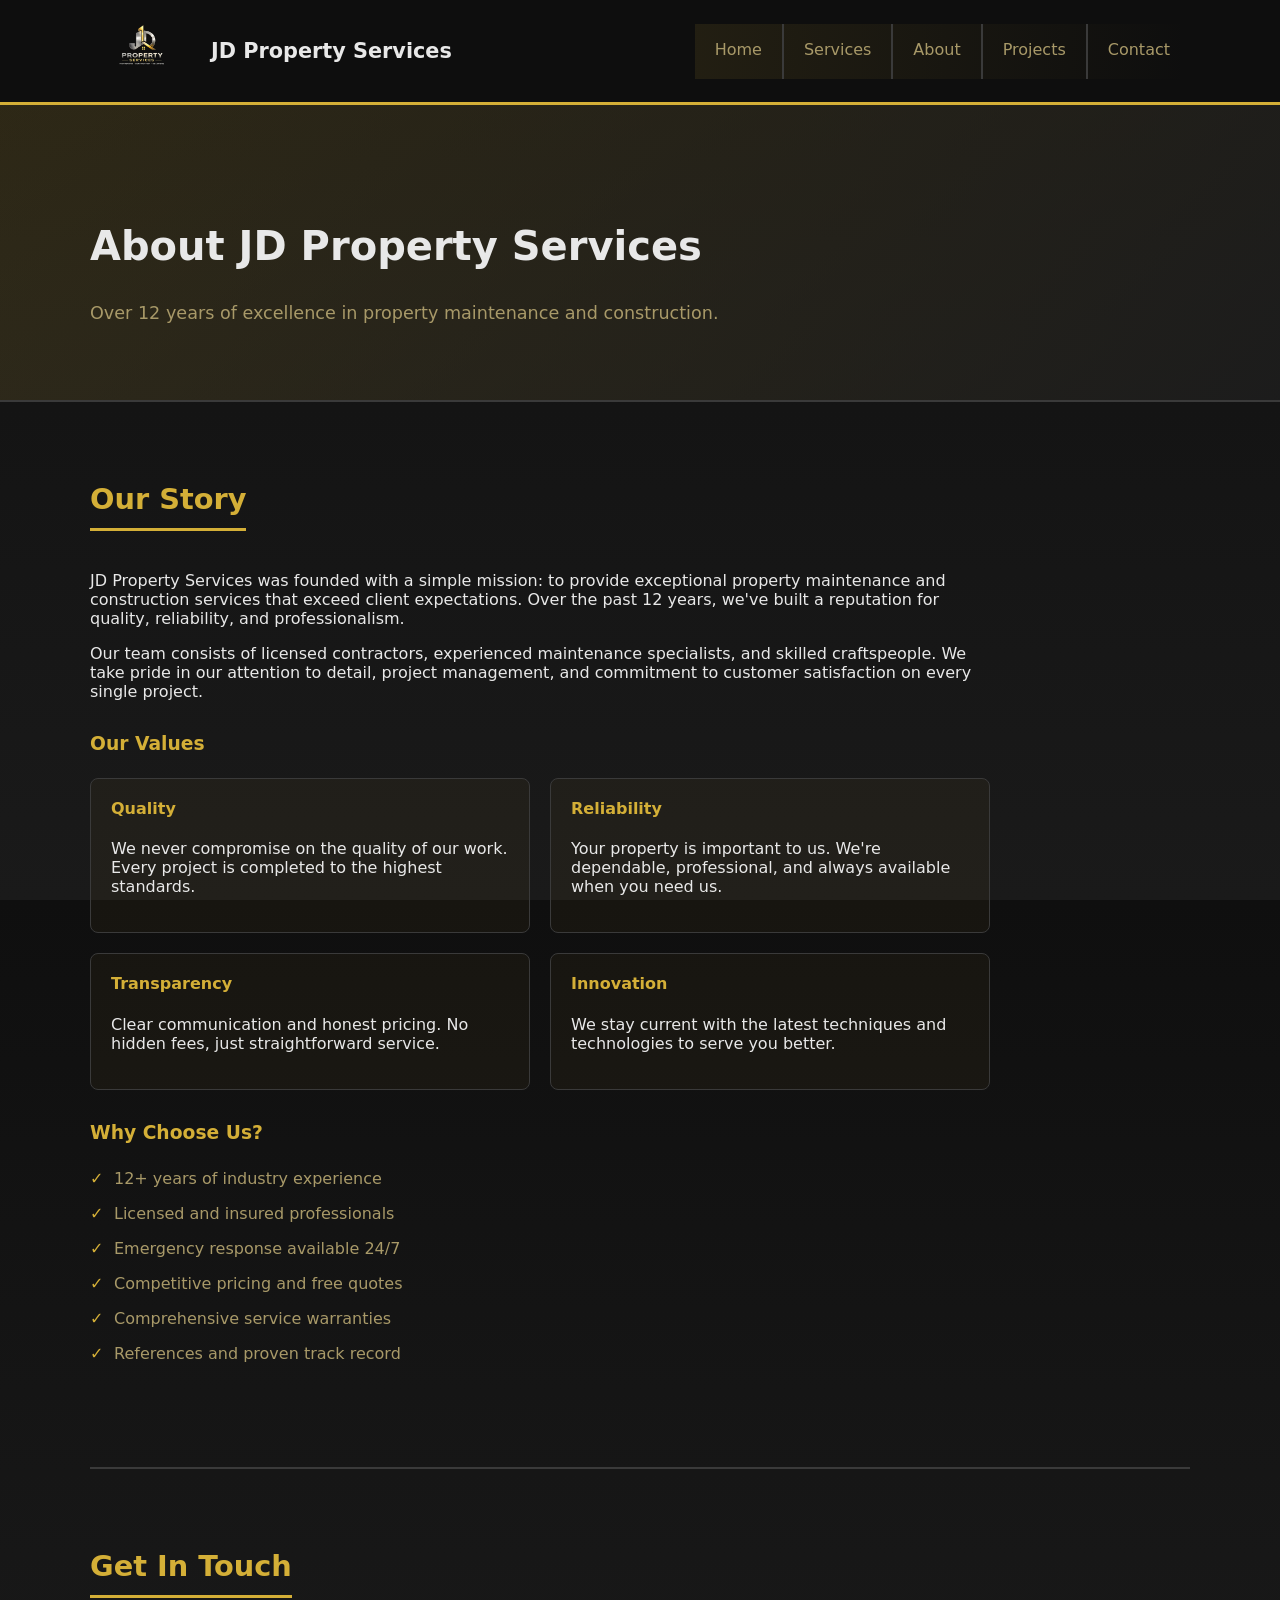
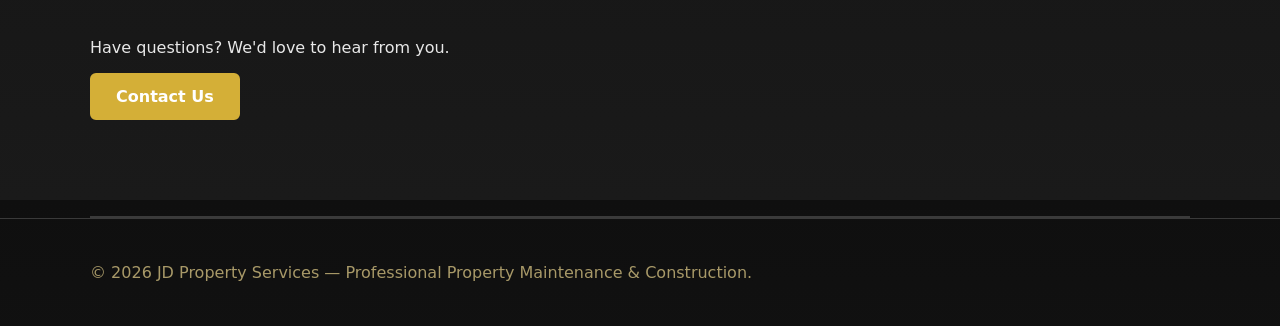
==== about.html @ 31e20c39 "commit" ====
<!doctype html>
<html lang="en">
  <head>
    <meta charset="utf-8" />
    <meta name="viewport" content="width=device-width,initial-scale=1" />
    <meta name="theme-color" content="#1a1a1a" />
    <title>About - JD Property Services</title>
    <meta name="description" content="Learn about JD Property Services and our commitment to excellence." />
    <link rel="stylesheet" href="css/styles.css">
  </head>
  <body>
    <header class="site-header">
      <div class="container header-inner">
        <a class="brand" href="index.html">
          <img src="Images/Logo.png" alt="Logo" class="logo" />
          JD Property Services
        </a>
        <button id="navToggle" class="nav-toggle" aria-label="Toggle navigation">☰</button>
        <nav class="site-nav" id="siteNav" aria-label="Primary">
          <ul>
            <li><a href="index.html" class="nav-link">Home</a></li>
            <li><a href="services.html" class="nav-link">Services</a></li>
            <li><a href="about.html" class="nav-link">About</a></li>
            <li><a href="projects.html" class="nav-link">Projects</a></li>
            <li><a href="contact.html" class="nav-link">Contact</a></li>
          </ul>
        </nav>
      </div>
    </header>

    <main>
      <section class="hero page-hero">
        <div class="container hero-inner">
          <h1>About JD Property Services</h1>
          <p class="lead">Over 12 years of excellence in property maintenance and construction.</p>
        </div>
      </section>

      <section class="about container">
        <h2>Our Story</h2>
        <div class="about-full">
          <p>JD Property Services was founded with a simple mission: to provide exceptional property maintenance and construction services that exceed client expectations. Over the past 12 years, we've built a reputation for quality, reliability, and professionalism.</p>

          <p>Our team consists of licensed contractors, experienced maintenance specialists, and skilled craftspeople. We take pride in our attention to detail, project management, and commitment to customer satisfaction on every single project.</p>

          <h3>Our Values</h3>
          <div class="values-grid">
            <div class="value-card">
              <h4>Quality</h4>
              <p>We never compromise on the quality of our work. Every project is completed to the highest standards.</p>
            </div>
            <div class="value-card">
              <h4>Reliability</h4>
              <p>Your property is important to us. We're dependable, professional, and always available when you need us.</p>
            </div>
            <div class="value-card">
              <h4>Transparency</h4>
              <p>Clear communication and honest pricing. No hidden fees, just straightforward service.</p>
            </div>
            <div class="value-card">
              <h4>Innovation</h4>
              <p>We stay current with the latest techniques and technologies to serve you better.</p>
            </div>
          </div>

          <h3>Why Choose Us?</h3>
          <ul class="why-list">
            <li>12+ years of industry experience</li>
            <li>Licensed and insured professionals</li>
            <li>Emergency response available 24/7</li>
            <li>Competitive pricing and free quotes</li>
            <li>Comprehensive service warranties</li>
            <li>References and proven track record</li>
          </ul>
        </div>
      </section>

      <section class="contact container">
        <h2>Get In Touch</h2>
        <p>Have questions? We'd love to hear from you.</p>
        <p><a class="btn primary" href="contact.html">Contact Us</a></p>
      </section>
    </main>

    <footer class="site-footer">
      <div class="container">
        <p>&copy; <span id="year"></span> JD Property Services — Professional Property Maintenance & Construction.</p>
      </div>
    </footer>

    <script src="js/main.js" defer></script>
  </body>
</html>
---- css/styles.css ----
:root{
  --bg: #1a1a1a;
  --card: #252525;
  --muted: #a89968;
  --accent: #d4af37;
  --accent-700: #b8941e;
  --text: #e8e8e8;
  --border: #3a3a3a;
  --radius: 8px;
  --max-width: 1100px;
}

*{box-sizing:border-box}
html,body{height:100%}
body{
  margin:0;
  font-family:Inter, system-ui, -apple-system, "Segoe UI", Roboto, "Helvetica Neue", Arial;
  color:var(--text);
  background:linear-gradient(180deg,#0f0f0f 0%, #1a1a1a 100%);
  -webkit-font-smoothing:antialiased;
}

.container{width:95%;max-width:var(--max-width);margin:0 auto}

.site-header{background:rgba(15,15,15,0.95);padding:16px 0;position:sticky;top:0;z-index:20;border-bottom:3px solid var(--accent);backdrop-filter:blur(10px)}
.header-inner{display:flex;align-items:center;justify-content:space-between}
.brand{color:var(--text);font-weight:700;text-decoration:none;font-size:1.3rem;display:flex;align-items:center}
.logo{height:70px;margin-right:16px}

.nav-toggle{display:none;background:none;border:0;color:var(--text);font-size:1.25rem}
.site-nav ul{list-style:none;margin:0;padding:0;display:flex;gap:0;border-bottom:none;background:linear-gradient(90deg,rgba(212,175,55,0.1) 0%,transparent 100%)}
.site-nav li{flex:1;border-right:2px solid var(--border)}
.site-nav li:last-child{border-right:none}
.site-nav a{color:var(--muted);text-decoration:none;padding:16px 20px;display:block;border-bottom:4px solid transparent;transition:all 0.3s ease;font-weight:500}
.site-nav a:hover,.site-nav a:focus{color:var(--accent);border-bottom-color:var(--accent);background:rgba(212,175,55,0.05)}

.hero{padding:100px 0 80px;background:linear-gradient(135deg,rgba(212,175,55,0.15) 0%,rgba(30,30,30,0.8) 100%);border-bottom:2px solid var(--border)}
.hero-inner{display:flex;flex-direction:column;gap:18px}
.hero h1{font-size:2.5rem;margin:0;color:var(--text);line-height:1.05}
.lead{color:var(--muted);max-width:60ch;font-size:1.1rem}
.hero-cta .btn{margin-right:12px}

.services,.about,.work,.contact{padding:80px 0;border-bottom:2px solid var(--border)}
.services h2,.about h2,.work h2,.contact h2{margin-top:0;color:var(--accent);font-size:1.8rem;border-bottom:3px solid var(--accent);padding-bottom:12px;display:inline-block}
.services{background:rgba(212,175,55,0.03)}
.about{background:transparent}
.work{background:rgba(212,175,55,0.02)}
.grid{display:grid;gap:24px}
.grid-3{grid-template-columns:repeat(1,1fr)}
.service-card{padding:24px;background:var(--card);border-radius:var(--radius);border:1px solid var(--border);transition:all 0.3s ease}
.service-card:hover{transform:translateY(-6px);box-shadow:0 12px 24px rgba(212,175,55,0.15);border-color:var(--accent);background:rgba(212,175,55,0.08)}
.service-card h3{color:var(--accent);margin-top:0}

.card{background:var(--card);padding:0;border-radius:var(--radius);overflow:hidden;border:1px solid var(--border);box-shadow:0 2px 8px rgba(0,0,0,0.06);transition:all 0.3s ease}
.card:hover{box-shadow:0 8px 20px rgba(212,175,55,0.15);border-color:var(--accent)}
.thumb{height:160px;background:linear-gradient(135deg,var(--accent),var(--accent-700))}
.property-1{background:linear-gradient(135deg,#d4af37,#a0844f)}
.property-2{background:linear-gradient(135deg,#c9a961,#8b7355)}
.property-3{background:linear-gradient(135deg,#e8c547,#b8941e)}
.card figcaption{padding:16px}
.card figcaption strong{color:var(--accent)}
.card figcaption p{margin:4px 0 0 0;color:var(--muted);font-size:0.9rem}

.about-content{max-width:800px;line-height:1.8;color:var(--muted)}
.about-content p{margin:16px 0}
.contact-form{display:grid;gap:10px;max-width:560px}
.contact-form input,.contact-form textarea{padding:10px;border-radius:6px;border:1px solid var(--border);background:var(--card);color:var(--text)}
.contact-form input:focus,.contact-form textarea:focus{outline:none;border-color:var(--accent);box-shadow:0 0 0 3px rgba(212,175,55,0.1)}
.form-actions{display:flex;gap:10px;margin-top:6px}

.btn{display:inline-block;padding:12px 24px;border-radius:6px;background:transparent;color:var(--text);border:2px solid var(--muted);text-decoration:none;font-weight:500;transition:all 0.3s ease;cursor:pointer}
.btn:hover{border-color:var(--accent);color:var(--accent)}
.btn:focus{outline:none;border-color:var(--accent);box-shadow:0 0 0 3px rgba(212,175,55,0.2)}
.btn.primary{background:var(--accent);border-color:var(--accent);color:#ffffff;font-weight:600}
.btn.primary:hover{background:var(--accent-700);border-color:var(--accent-700)}

.site-footer{padding:28px 0;color:var(--muted);border-top:1px solid var(--border)}

@media(min-width:720px){
  .grid-3{grid-template-columns:repeat(3,1fr)}
  .nav-toggle{display:none}
  .site-nav{display:block}
}

@media(max-width:719px){
  .site-nav ul{flex-direction:column;border-bottom:none;background:transparent}
  .site-nav li{flex:none;border-right:none;border-bottom:1px solid var(--border)}
  .site-nav a{padding:12px 16px;border-bottom:3px solid transparent}
  .nav-toggle{display:inline-block}
  .site-nav{display:none}
  .site-nav.open{display:block;background:rgba(255,255,255,0.02);padding:0;border-radius:0;margin-top:0}
  .header-inner{align-items:flex-start}
  .hero h1{font-size:1.8rem}
  .page-hero{padding:80px 0 40px}
  .contact-wrapper{grid-template-columns:1fr}
}

/* Utility */
.hidden{display:none}

/* Multi-page specific */
.page-hero{padding:120px 0 60px}
.card-link{color:var(--accent);text-decoration:none;font-weight:500;display:inline-block;margin-top:12px}
.card-link:hover{text-decoration:underline}

.services-grid{display:grid;gap:32px;margin-top:24px}
.service-detail{padding:24px;background:rgba(212,175,55,0.04);border-left:4px solid var(--accent);border-radius:4px}
.service-detail h3{color:var(--accent);margin-top:0}
.service-detail ul{margin:12px 0;padding-left:20px}
.service-detail li{margin:8px 0;color:var(--muted)}

.about-full{max-width:900px}
.about-full h3{color:var(--accent);margin-top:32px}
.values-grid{display:grid;grid-template-columns:repeat(1,1fr);gap:20px;margin:24px 0}
@media(min-width:720px){
  .values-grid{grid-template-columns:repeat(2,1fr)}
}
.value-card{background:rgba(212,175,55,0.04);padding:20px;border-radius:8px;border:1px solid var(--border)}
.value-card h4{color:var(--accent);margin-top:0}

.why-list{list-style:none;padding:0;margin:16px 0}
.why-list li{padding:8px 0 8px 24px;position:relative;color:var(--muted)}
.why-list li:before{content:'✓';position:absolute;left:0;color:var(--accent);font-weight:bold}

.contact-wrapper{display:grid;grid-template-columns:1fr 1fr;gap:48px;margin-top:32px}
@media(max-width:960px){
  .contact-wrapper{grid-template-columns:1fr;gap:32px}
}
.contact-info{padding:24px;background:rgba(212,175,55,0.04);border-radius:8px}
.contact-info h3{color:var(--accent);margin-top:0}
.info-block{margin-bottom:28px;padding-bottom:24px;border-bottom:1px solid var(--border)}
.info-block:last-child{border-bottom:none}
.info-block h3{color:var(--accent)}

.contact-form-wrapper h2{margin-top:0}
.contact-form select{padding:10px;border-radius:6px;border:1px solid var(--border);background:var(--card);color:var(--text)}

.project-desc{display:block;margin-top:8px;font-size:0.85rem;color:var(--muted)}
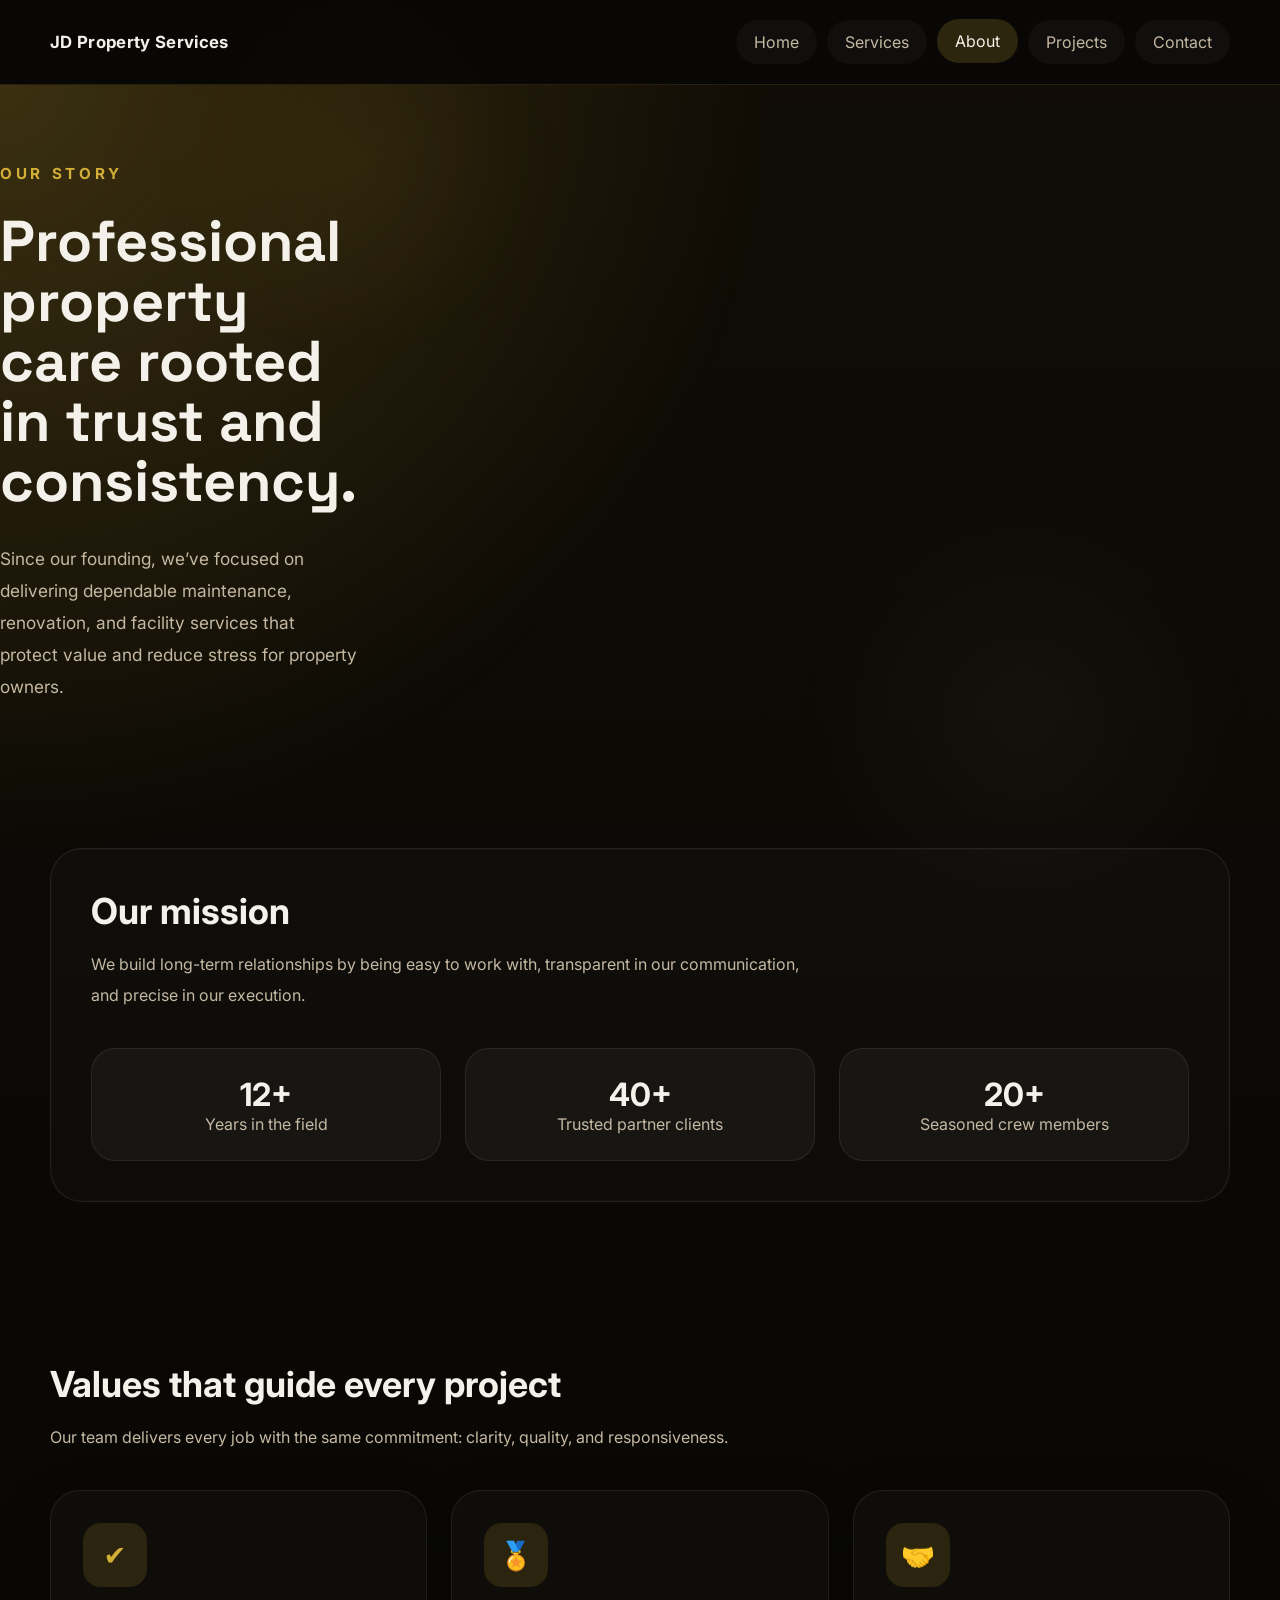
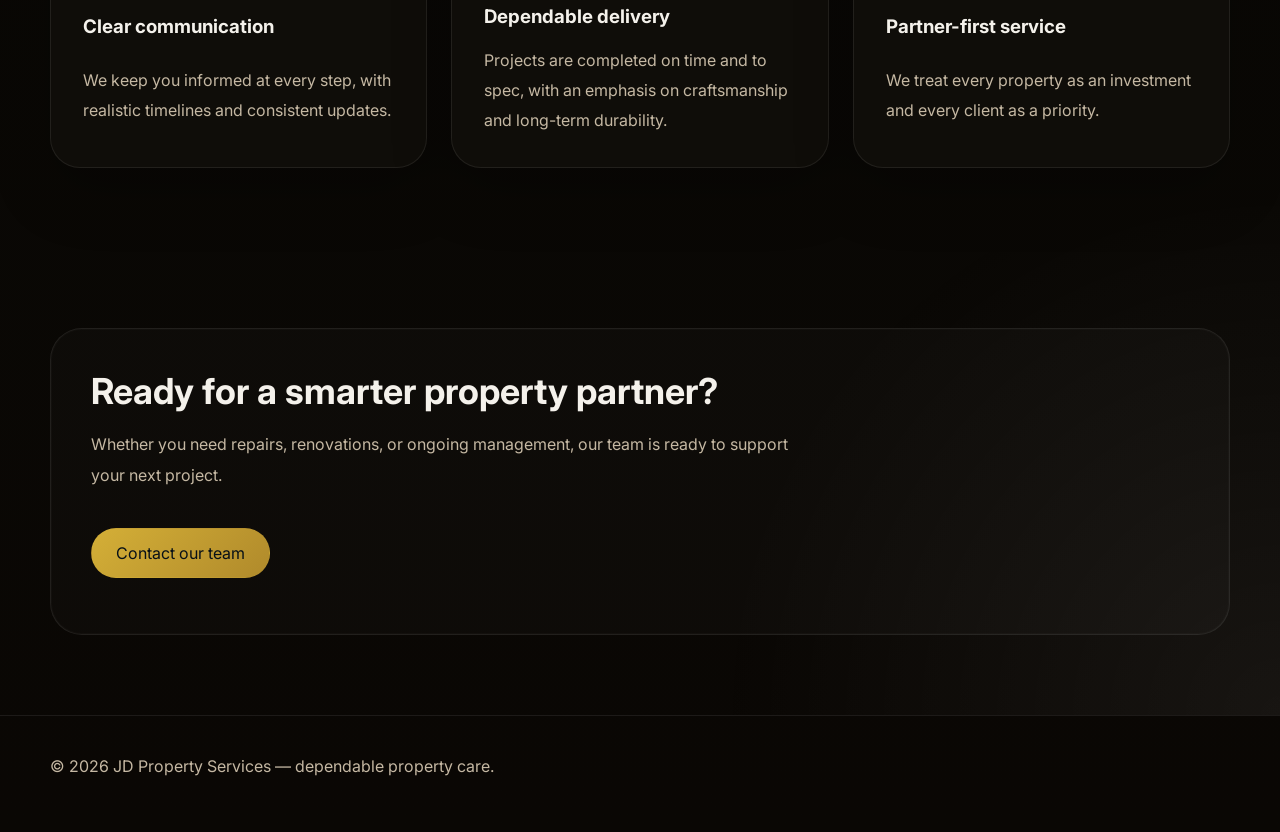
==== commit 27b04794: "commit" ====
--- a/about.html
+++ b/about.html
@@ -3,20 +3,17 @@
   <head>
     <meta charset="utf-8" />
     <meta name="viewport" content="width=device-width,initial-scale=1" />
-    <meta name="theme-color" content="#1a1a1a" />
-    <title>About - JD Property Services</title>
-    <meta name="description" content="Learn about JD Property Services and our commitment to excellence." />
+    <meta name="theme-color" content="#090805" />
+    <title>About Us - JD Property Services</title>
+    <meta name="description" content="Learn about JD Property Services and our commitment to quality property care." />
     <link rel="stylesheet" href="css/styles.css">
   </head>
   <body>
     <header class="site-header">
       <div class="container header-inner">
-        <a class="brand" href="index.html">
-          <img src="Images/Logo.png" alt="Logo" class="logo" />
-          JD Property Services
-        </a>
-        <button id="navToggle" class="nav-toggle" aria-label="Toggle navigation">☰</button>
-        <nav class="site-nav" id="siteNav" aria-label="Primary">
+        <a class="brand" href="index.html">JD Property Services</a>
+        <button id="navToggle" class="nav-toggle" aria-label="Toggle navigation" aria-expanded="false">☰</button>
+        <nav class="site-nav" id="siteNav" aria-label="Primary navigation">
           <ul>
             <li><a href="index.html" class="nav-link">Home</a></li>
             <li><a href="services.html" class="nav-link">Services</a></li>
@@ -29,62 +26,82 @@
     </header>
 
     <main>
-      <section class="hero page-hero">
+      <section class="hero">
         <div class="container hero-inner">
-          <h1>About JD Property Services</h1>
-          <p class="lead">Over 12 years of excellence in property maintenance and construction.</p>
+          <div class="hero-copy">
+            <p class="eyebrow">Our story</p>
+            <h1>Professional property care rooted in trust and consistency.</h1>
+            <p class="lead">Since our founding, we’ve focused on delivering dependable maintenance, renovation, and facility services that protect value and reduce stress for property owners.</p>
+          </div>
         </div>
       </section>
 
-      <section class="about container">
-        <h2>Our Story</h2>
-        <div class="about-full">
-          <p>JD Property Services was founded with a simple mission: to provide exceptional property maintenance and construction services that exceed client expectations. Over the past 12 years, we've built a reputation for quality, reliability, and professionalism.</p>
+      <section class="section">
+        <div class="container section-panel">
+          <div class="section-intro">
+            <h2>Our mission</h2>
+            <p>We build long-term relationships by being easy to work with, transparent in our communication, and precise in our execution.</p>
+          </div>
 
-          <p>Our team consists of licensed contractors, experienced maintenance specialists, and skilled craftspeople. We take pride in our attention to detail, project management, and commitment to customer satisfaction on every single project.</p>
-
-          <h3>Our Values</h3>
-          <div class="values-grid">
-            <div class="value-card">
-              <h4>Quality</h4>
-              <p>We never compromise on the quality of our work. Every project is completed to the highest standards.</p>
+          <div class="grid stats-grid">
+            <div class="stats-card">
+              <strong>12+</strong>
+              <span>Years in the field</span>
             </div>
-            <div class="value-card">
-              <h4>Reliability</h4>
-              <p>Your property is important to us. We're dependable, professional, and always available when you need us.</p>
+            <div class="stats-card">
+              <strong>40+</strong>
+              <span>Trusted partner clients</span>
             </div>
-            <div class="value-card">
-              <h4>Transparency</h4>
-              <p>Clear communication and honest pricing. No hidden fees, just straightforward service.</p>
-            </div>
-            <div class="value-card">
-              <h4>Innovation</h4>
-              <p>We stay current with the latest techniques and technologies to serve you better.</p>
+            <div class="stats-card">
+              <strong>20+</strong>
+              <span>Seasoned crew members</span>
             </div>
           </div>
-
-          <h3>Why Choose Us?</h3>
-          <ul class="why-list">
-            <li>12+ years of industry experience</li>
-            <li>Licensed and insured professionals</li>
-            <li>Emergency response available 24/7</li>
-            <li>Competitive pricing and free quotes</li>
-            <li>Comprehensive service warranties</li>
-            <li>References and proven track record</li>
-          </ul>
         </div>
       </section>
 
-      <section class="contact container">
-        <h2>Get In Touch</h2>
-        <p>Have questions? We'd love to hear from you.</p>
-        <p><a class="btn primary" href="contact.html">Contact Us</a></p>
+      <section class="section">
+        <div class="container">
+          <div class="section-intro">
+            <h2>Values that guide every project</h2>
+            <p>Our team delivers every job with the same commitment: clarity, quality, and responsiveness.</p>
+          </div>
+
+          <div class="grid services-grid">
+            <article class="card service-card">
+              <div class="icon">✔️</div>
+              <h3>Clear communication</h3>
+              <p>We keep you informed at every step, with realistic timelines and consistent updates.</p>
+            </article>
+            <article class="card service-card">
+              <div class="icon">🏅</div>
+              <h3>Dependable delivery</h3>
+              <p>Projects are completed on time and to spec, with an emphasis on craftsmanship and long-term durability.</p>
+            </article>
+            <article class="card service-card">
+              <div class="icon">🤝</div>
+              <h3>Partner-first service</h3>
+              <p>We treat every property as an investment and every client as a priority.</p>
+            </article>
+          </div>
+        </div>
+      </section>
+
+      <section class="section">
+        <div class="container section-panel">
+          <div class="section-intro">
+            <h2>Ready for a smarter property partner?</h2>
+            <p>Whether you need repairs, renovations, or ongoing management, our team is ready to support your next project.</p>
+          </div>
+
+          <p><a class="btn primary" href="contact.html">Contact our team</a></p>
+        </div>
       </section>
     </main>
 
     <footer class="site-footer">
       <div class="container">
-        <p>&copy; <span id="year"></span> JD Property Services — Professional Property Maintenance & Construction.</p>
+        <p>&copy; <span id="year"></span> JD Property Services — dependable property care.</p>
       </div>
     </footer>
 
--- a/css/styles.css
+++ b/css/styles.css
@@ -1,138 +1,627 @@
-:root{
-  --bg: #1a1a1a;
-  --card: #252525;
-  --muted: #a89968;
+@import url('https://fonts.googleapis.com/css2?family=Inter:wght@300;400;500;600;700&family=Space+Grotesk:wght@400;500;600;700&display=swap');
+
+:root {
+  --bg: #090909;
+  --surface: rgba(18,18,18,0.94);
+  --surface-soft: rgba(28,24,20,0.92);
+  --text: #f4f1eb;
+  --muted: #c5b8a3;
   --accent: #d4af37;
-  --accent-700: #b8941e;
-  --text: #e8e8e8;
-  --border: #3a3a3a;
-  --radius: 8px;
-  --max-width: 1100px;
-}
-
-*{box-sizing:border-box}
-html,body{height:100%}
-body{
-  margin:0;
-  font-family:Inter, system-ui, -apple-system, "Segoe UI", Roboto, "Helvetica Neue", Arial;
-  color:var(--text);
-  background:linear-gradient(180deg,#0f0f0f 0%, #1a1a1a 100%);
-  -webkit-font-smoothing:antialiased;
-}
-
-.container{width:95%;max-width:var(--max-width);margin:0 auto}
-
-.site-header{background:rgba(15,15,15,0.95);padding:16px 0;position:sticky;top:0;z-index:20;border-bottom:3px solid var(--accent);backdrop-filter:blur(10px)}
-.header-inner{display:flex;align-items:center;justify-content:space-between}
-.brand{color:var(--text);font-weight:700;text-decoration:none;font-size:1.3rem;display:flex;align-items:center}
-.logo{height:70px;margin-right:16px}
-
-.nav-toggle{display:none;background:none;border:0;color:var(--text);font-size:1.25rem}
-.site-nav ul{list-style:none;margin:0;padding:0;display:flex;gap:0;border-bottom:none;background:linear-gradient(90deg,rgba(212,175,55,0.1) 0%,transparent 100%)}
-.site-nav li{flex:1;border-right:2px solid var(--border)}
-.site-nav li:last-child{border-right:none}
-.site-nav a{color:var(--muted);text-decoration:none;padding:16px 20px;display:block;border-bottom:4px solid transparent;transition:all 0.3s ease;font-weight:500}
-.site-nav a:hover,.site-nav a:focus{color:var(--accent);border-bottom-color:var(--accent);background:rgba(212,175,55,0.05)}
-
-.hero{padding:100px 0 80px;background:linear-gradient(135deg,rgba(212,175,55,0.15) 0%,rgba(30,30,30,0.8) 100%);border-bottom:2px solid var(--border)}
-.hero-inner{display:flex;flex-direction:column;gap:18px}
-.hero h1{font-size:2.5rem;margin:0;color:var(--text);line-height:1.05}
-.lead{color:var(--muted);max-width:60ch;font-size:1.1rem}
-.hero-cta .btn{margin-right:12px}
-
-.services,.about,.work,.contact{padding:80px 0;border-bottom:2px solid var(--border)}
-.services h2,.about h2,.work h2,.contact h2{margin-top:0;color:var(--accent);font-size:1.8rem;border-bottom:3px solid var(--accent);padding-bottom:12px;display:inline-block}
-.services{background:rgba(212,175,55,0.03)}
-.about{background:transparent}
-.work{background:rgba(212,175,55,0.02)}
-.grid{display:grid;gap:24px}
-.grid-3{grid-template-columns:repeat(1,1fr)}
-.service-card{padding:24px;background:var(--card);border-radius:var(--radius);border:1px solid var(--border);transition:all 0.3s ease}
-.service-card:hover{transform:translateY(-6px);box-shadow:0 12px 24px rgba(212,175,55,0.15);border-color:var(--accent);background:rgba(212,175,55,0.08)}
-.service-card h3{color:var(--accent);margin-top:0}
-
-.card{background:var(--card);padding:0;border-radius:var(--radius);overflow:hidden;border:1px solid var(--border);box-shadow:0 2px 8px rgba(0,0,0,0.06);transition:all 0.3s ease}
-.card:hover{box-shadow:0 8px 20px rgba(212,175,55,0.15);border-color:var(--accent)}
-.thumb{height:160px;background:linear-gradient(135deg,var(--accent),var(--accent-700))}
-.property-1{background:linear-gradient(135deg,#d4af37,#a0844f)}
-.property-2{background:linear-gradient(135deg,#c9a961,#8b7355)}
-.property-3{background:linear-gradient(135deg,#e8c547,#b8941e)}
-.card figcaption{padding:16px}
-.card figcaption strong{color:var(--accent)}
-.card figcaption p{margin:4px 0 0 0;color:var(--muted);font-size:0.9rem}
-
-.about-content{max-width:800px;line-height:1.8;color:var(--muted)}
-.about-content p{margin:16px 0}
-.contact-form{display:grid;gap:10px;max-width:560px}
-.contact-form input,.contact-form textarea{padding:10px;border-radius:6px;border:1px solid var(--border);background:var(--card);color:var(--text)}
-.contact-form input:focus,.contact-form textarea:focus{outline:none;border-color:var(--accent);box-shadow:0 0 0 3px rgba(212,175,55,0.1)}
-.form-actions{display:flex;gap:10px;margin-top:6px}
-
-.btn{display:inline-block;padding:12px 24px;border-radius:6px;background:transparent;color:var(--text);border:2px solid var(--muted);text-decoration:none;font-weight:500;transition:all 0.3s ease;cursor:pointer}
-.btn:hover{border-color:var(--accent);color:var(--accent)}
-.btn:focus{outline:none;border-color:var(--accent);box-shadow:0 0 0 3px rgba(212,175,55,0.2)}
-.btn.primary{background:var(--accent);border-color:var(--accent);color:#ffffff;font-weight:600}
-.btn.primary:hover{background:var(--accent-700);border-color:var(--accent-700)}
-
-.site-footer{padding:28px 0;color:var(--muted);border-top:1px solid var(--border)}
-
-@media(min-width:720px){
-  .grid-3{grid-template-columns:repeat(3,1fr)}
-  .nav-toggle{display:none}
-  .site-nav{display:block}
-}
-
-@media(max-width:719px){
-  .site-nav ul{flex-direction:column;border-bottom:none;background:transparent}
-  .site-nav li{flex:none;border-right:none;border-bottom:1px solid var(--border)}
-  .site-nav a{padding:12px 16px;border-bottom:3px solid transparent}
-  .nav-toggle{display:inline-block}
-  .site-nav{display:none}
-  .site-nav.open{display:block;background:rgba(255,255,255,0.02);padding:0;border-radius:0;margin-top:0}
-  .header-inner{align-items:flex-start}
-  .hero h1{font-size:1.8rem}
-  .page-hero{padding:80px 0 40px}
-  .contact-wrapper{grid-template-columns:1fr}
-}
-
-/* Utility */
-.hidden{display:none}
-
-/* Multi-page specific */
-.page-hero{padding:120px 0 60px}
-.card-link{color:var(--accent);text-decoration:none;font-weight:500;display:inline-block;margin-top:12px}
-.card-link:hover{text-decoration:underline}
-
-.services-grid{display:grid;gap:32px;margin-top:24px}
-.service-detail{padding:24px;background:rgba(212,175,55,0.04);border-left:4px solid var(--accent);border-radius:4px}
-.service-detail h3{color:var(--accent);margin-top:0}
-.service-detail ul{margin:12px 0;padding-left:20px}
-.service-detail li{margin:8px 0;color:var(--muted)}
-
-.about-full{max-width:900px}
-.about-full h3{color:var(--accent);margin-top:32px}
-.values-grid{display:grid;grid-template-columns:repeat(1,1fr);gap:20px;margin:24px 0}
-@media(min-width:720px){
-  .values-grid{grid-template-columns:repeat(2,1fr)}
-}
-.value-card{background:rgba(212,175,55,0.04);padding:20px;border-radius:8px;border:1px solid var(--border)}
-.value-card h4{color:var(--accent);margin-top:0}
-
-.why-list{list-style:none;padding:0;margin:16px 0}
-.why-list li{padding:8px 0 8px 24px;position:relative;color:var(--muted)}
-.why-list li:before{content:'✓';position:absolute;left:0;color:var(--accent);font-weight:bold}
-
-.contact-wrapper{display:grid;grid-template-columns:1fr 1fr;gap:48px;margin-top:32px}
-@media(max-width:960px){
-  .contact-wrapper{grid-template-columns:1fr;gap:32px}
-}
-.contact-info{padding:24px;background:rgba(212,175,55,0.04);border-radius:8px}
-.contact-info h3{color:var(--accent);margin-top:0}
-.info-block{margin-bottom:28px;padding-bottom:24px;border-bottom:1px solid var(--border)}
-.info-block:last-child{border-bottom:none}
-.info-block h3{color:var(--accent)}
-
-.contact-form-wrapper h2{margin-top:0}
-.contact-form select{padding:10px;border-radius:6px;border:1px solid var(--border);background:var(--card);color:var(--text)}
-
-.project-desc{display:block;margin-top:8px;font-size:0.85rem;color:var(--muted)}
+  --accent-dark: #b08a2b;
+  --accent-soft: rgba(212,175,55,0.16);
+  --border: rgba(255,255,255,0.1);
+  --radius: 28px;
+  --max-width: 1180px;
+}
+
+* {
+  box-sizing: border-box;
+}
+
+html {
+  scroll-behavior: smooth;
+}
+
+body {
+  margin: 0;
+  min-height: 100%;
+  font-family: 'Inter', system-ui, -apple-system, 'Segoe UI', Roboto, Arial, sans-serif;
+  color: var(--text);
+  background: linear-gradient(180deg, #110d06 0%, #090805 52%, #0a0704 100%);
+}
+
+body::before {
+  content: '';
+  position: fixed;
+  inset: 0;
+  background-image: radial-gradient(circle at 28% 18%, rgba(212,175,55,0.12) 0, transparent 18%), radial-gradient(circle at 80% 80%, rgba(255,255,255,0.08) 0, transparent 20%);
+  pointer-events: none;
+  opacity: 0.45;
+}
+
+img, svg {
+  max-width: 100%;
+  display: block;
+}
+
+button, input, select, textarea {
+  font: inherit;
+}
+
+.container {
+  width: min(94%, var(--max-width));
+  margin: 0 auto;
+}
+
+.site-header {
+  position: sticky;
+  top: 0;
+  z-index: 50;
+  background: rgba(10, 8, 6, 0.95);
+  backdrop-filter: blur(16px);
+  border-bottom: 1px solid rgba(212,175,55,0.15);
+}
+
+.header-inner {
+  display: flex;
+  align-items: center;
+  justify-content: space-between;
+  gap: 20px;
+  padding: 20px 0;
+}
+
+.brand {
+  display: inline-flex;
+  align-items: center;
+  gap: 10px;
+  color: var(--text);
+  text-decoration: none;
+  font-size: 1.05rem;
+  font-weight: 700;
+  letter-spacing: 0.02em;
+}
+
+.brand .logo {
+  display: none;
+}
+
+.sr-only {
+  position: absolute;
+  width: 1px;
+  height: 1px;
+  padding: 0;
+  margin: -1px;
+  overflow: hidden;
+  clip: rect(0, 0, 0, 0);
+  white-space: nowrap;
+  border: 0;
+}
+
+.nav-toggle {
+  display: none;
+  border: 0;
+  background: transparent;
+  color: var(--text);
+  font-size: 1.8rem;
+  cursor: pointer;
+}
+
+.site-nav ul {
+  display: flex;
+  flex-wrap: wrap;
+  gap: 10px;
+  margin: 0;
+  padding: 0;
+  list-style: none;
+}
+
+.site-nav a {
+  display: inline-flex;
+  align-items: center;
+  justify-content: center;
+  padding: 12px 18px;
+  border-radius: 999px;
+  color: var(--muted);
+  text-decoration: none;
+  transition: transform 0.2s ease, background 0.2s ease, color 0.2s ease;
+  background: rgba(255,255,255,0.03);
+}
+
+.site-nav a:hover,
+.site-nav a:focus-visible,
+.site-nav a.active {
+  color: var(--text);
+  background: rgba(212,175,55,0.18);
+  transform: translateY(-1px);
+}
+
+main {
+  position: relative;
+  overflow: hidden;
+}
+
+.eyebrow {
+  text-transform: uppercase;
+  letter-spacing: 0.24em;
+  color: var(--accent);
+  font-size: 0.95rem;
+  font-weight: 700;
+}
+
+.hero {
+  min-height: 65vh;
+  padding: 4rem 0 3rem;
+  display: grid;
+  place-items: center;
+}
+
+.hero::before {
+  content: '';
+  position: absolute;
+  inset: 0;
+  background: radial-gradient(circle at top left, rgba(212,175,55,0.22), transparent 30%), radial-gradient(circle at bottom right, rgba(255,255,255,0.06), transparent 22%);
+  pointer-events: none;
+}
+
+ .hero-inner {
+  position: relative;
+  width: 100%;
+  max-width: 1360px;
+  display: grid;
+  grid-template-columns: minmax(0, 0.88fr) minmax(480px, 980px);
+  gap: 0.35rem;
+  align-items: start;
+ }
+
+.hero-copy {
+  display: grid;
+  gap: 14px;
+  max-width: 520px;
+}
+
+.hero-headline {
+  display: grid;
+  gap: 12px;
+}
+
+.hero-copy h1 {
+  font-family: 'Space Grotesk', sans-serif;
+  font-size: clamp(2.6rem, 4.6vw, 3.6rem);
+  line-height: 1.04;
+  margin: 0;
+}
+
+ .hero-body {
+  grid-column: 1 / -1;
+  display: grid;
+  gap: 0.08rem;
+  margin-top: -3.6rem;
+  max-width: 100%;
+ }
+
+.hero-body .lead,
+.hero-body .hero-actions {
+  width: 100%;
+}
+
+.hero-actions {
+  display: flex;
+  flex-wrap: wrap;
+  gap: 0.25rem;
+}
+
+.hero-actions .btn {
+  flex: 1 1 auto;
+  min-width: 180px;
+}
+
+.hero-visual {
+  display: flex;
+  justify-content: center;
+  align-items: flex-start;
+}
+
+.hero-logo {
+  width: min(100%, 1400px);
+  max-width: 1400px;
+  max-height: 1400px;
+  margin: 0;
+  display: block;
+  border-radius: 0;
+  background: transparent;
+  border: none;
+  padding: 0;
+  box-shadow: none;
+}
+
+.hero-badges {
+  grid-column: 1 / -1;
+}
+
+.hero-copy p.lead {
+  max-width: 74ch;
+  color: var(--muted);
+  font-size: 1.08rem;
+  line-height: 1.85;
+}
+
+.hero-actions {
+  display: flex;
+  flex-wrap: wrap;
+  gap: 16px;
+}
+
+.hero-badges {
+  display: grid;
+  grid-template-columns: repeat(3, minmax(0, 1fr));
+  gap: 12px;
+}
+
+.hero-badge {
+  padding: 20px 18px;
+  border-radius: var(--radius);
+  background: rgba(212,175,55,0.14);
+  border: 1px solid rgba(212,175,55,0.18);
+}
+
+.hero-badge strong {
+  display: block;
+  font-size: 1.15rem;
+  color: var(--text);
+}
+
+.hero-badge span {
+  color: var(--muted);
+  margin-top: 6px;
+  display: block;
+}
+
+.section {
+  padding: 5rem 0;
+}
+
+.section-intro {
+  margin-bottom: 2.4rem;
+}
+
+.section-intro h2 {
+  margin: 0;
+  color: var(--text);
+  font-size: clamp(2rem, 2.8vw, 2.8rem);
+}
+
+.section-intro p {
+  margin: 1rem 0 0;
+  color: var(--muted);
+  max-width: 72ch;
+  line-height: 1.9;
+}
+
+.grid {
+  display: grid;
+  gap: 24px;
+}
+
+.grid-3 {
+  grid-template-columns: repeat(auto-fit, minmax(320px, 1fr));
+}
+
+.card {
+  position: relative;
+  overflow: hidden;
+  border-radius: 30px;
+  padding: 2rem;
+  background: rgba(16, 14, 10, 0.95);
+  border: 1px solid rgba(255,255,255,0.08);
+  box-shadow: 0 24px 60px rgba(0,0,0,0.24);
+  transition: transform 0.25s ease, border-color 0.25s ease;
+}
+
+.card-image,
+.project-card img {
+  width: 100%;
+  height: 240px;
+  object-fit: cover;
+  display: block;
+}
+
+.card .card-content,
+.project-card figcaption {
+  padding: 1.8rem;
+}
+
+.card:hover {
+  transform: translateY(-6px);
+  border-color: rgba(212,175,55,0.28);
+}
+
+.card h3 {
+  margin-top: 0;
+  color: var(--text);
+}
+
+.card p,
+.card li {
+  color: var(--muted);
+  line-height: 1.85;
+}
+
+.card ul {
+  margin: 1rem 0 0;
+  padding-left: 1.25rem;
+  list-style: disc;
+}
+
+.card-hero {
+  display: grid;
+  gap: 22px;
+}
+
+.stats-grid {
+  grid-template-columns: repeat(3, minmax(0, 1fr));
+}
+
+.stats-card {
+  background: rgba(255,255,255,0.04);
+  border: 1px solid rgba(255,255,255,0.08);
+  padding: 1.6rem;
+  border-radius: 24px;
+  text-align: center;
+}
+
+.stats-card strong {
+  display: block;
+  font-size: 2rem;
+  color: var(--text);
+}
+
+.stats-card span {
+  color: var(--muted);
+}
+
+.services-grid {
+  grid-template-columns: repeat(auto-fit, minmax(280px, 1fr));
+}
+
+.service-card {
+  display: grid;
+  gap: 18px;
+}
+
+.service-card .icon {
+  width: 64px;
+  height: 64px;
+  border-radius: 18px;
+  display: grid;
+  place-items: center;
+  background: rgba(212,175,55,0.14);
+  color: var(--accent);
+  font-size: 1.7rem;
+}
+
+.service-card h3 {
+  margin: 0;
+}
+
+.service-card p {
+  margin: 0;
+}
+
+.section-panel {
+  background: rgba(255,255,255,0.02);
+  border: 1px solid rgba(255,255,255,0.08);
+  box-shadow: inset 0 0 0 1px rgba(255,255,255,0.02);
+  border-radius: 32px;
+  padding: 2.5rem;
+}
+
+.project-card {
+  background: linear-gradient(180deg, rgba(255,255,255,0.05), rgba(255,255,255,0.01));
+  display: grid;
+  grid-template-rows: auto 1fr;
+  gap: 0;
+  border-radius: 30px;
+  overflow: hidden;
+  border: 1px solid rgba(255,255,255,0.08);
+  min-height: 0;
+}
+
+.project-card img {
+  width: 100%;
+  height: 230px;
+  object-fit: cover;
+  display: block;
+}
+
+.project-card figcaption {
+  padding: 1.8rem;
+}
+
+.project-card strong {
+  display: block;
+  color: var(--text);
+  margin-bottom: 0.8rem;
+}
+
+.project-card p,
+.project-card .project-desc {
+  color: var(--muted);
+  margin: 0;
+}
+
+.contact-layout {
+  display: grid;
+  gap: 28px;
+  grid-template-columns: minmax(280px, 1fr) minmax(360px, 1.2fr);
+}
+
+.contact-panel,
+.contact-form-wrapper {
+  background: rgba(255,255,255,0.03);
+  border: 1px solid rgba(255,255,255,0.08);
+  border-radius: 28px;
+  padding: 2rem;
+}
+
+.contact-panel h2,
+.contact-form-wrapper h2 {
+  margin-top: 0;
+}
+
+.contact-item {
+  display: grid;
+  gap: 8px;
+  margin-top: 1.6rem;
+}
+
+.contact-item strong {
+  color: var(--text);
+}
+
+.contact-item p {
+  margin: 0;
+  color: var(--muted);
+  line-height: 1.85;
+}
+
+.contact-form label {
+  display: block;
+  margin: 1.4rem 0 0.6rem;
+  color: var(--text);
+}
+
+.contact-form input,
+.contact-form textarea,
+.contact-form select {
+  width: 100%;
+  min-height: 52px;
+  padding: 14px 16px;
+  border-radius: 18px;
+  border: 1px solid rgba(255,255,255,0.12);
+  background: rgba(255,255,255,0.04);
+  color: var(--text);
+  transition: border-color 0.2s ease, box-shadow 0.2s ease;
+}
+
+.contact-form textarea {
+  min-height: 180px;
+  resize: vertical;
+}
+
+.contact-form input:focus,
+.contact-form textarea:focus,
+.contact-form select:focus {
+  outline: none;
+  border-color: rgba(212,175,55,0.5);
+  box-shadow: 0 0 0 4px rgba(212,175,55,0.12);
+}
+
+.form-actions {
+  display: flex;
+  flex-wrap: wrap;
+  gap: 14px;
+  margin-top: 1.6rem;
+}
+
+.btn {
+  display: inline-flex;
+  align-items: center;
+  justify-content: center;
+  gap: 10px;
+  padding: 14px 24px;
+  border-radius: 999px;
+  color: var(--text);
+  text-decoration: none;
+  border: 1px solid rgba(255,255,255,0.1);
+  background: rgba(255,255,255,0.04);
+  transition: transform 0.2s ease, background 0.2s ease, border-color 0.2s ease;
+}
+
+.btn:hover,
+.btn:focus-visible {
+  transform: translateY(-1px);
+  border-color: rgba(212,175,55,0.45);
+}
+
+.btn.primary {
+  background: linear-gradient(135deg, var(--accent), var(--accent-dark));
+  color: #071017;
+  border-color: transparent;
+}
+
+.btn.secondary {
+  background: rgba(255,255,255,0.06);
+}
+
+.site-footer {
+  padding: 2.5rem 0 3.5rem;
+  color: var(--muted);
+  border-top: 1px solid rgba(255,255,255,0.08);
+}
+
+.site-footer p {
+  margin: 0;
+}
+
+@media (max-width: 960px) {
+  .hero-inner,
+  .hero-badges,
+  .stats-grid,
+  .contact-layout,
+  .services-grid,
+  .grid-3 {
+    grid-template-columns: 1fr;
+  }
+
+  .hero-logo {
+    max-width: 560px;
+  }
+}
+
+@media (max-width: 820px) {
+  .header-inner {
+    flex-wrap: wrap;
+  }
+
+  .nav-toggle {
+    display: inline-flex;
+  }
+
+  .site-nav {
+    width: 100%;
+    display: none;
+  }
+
+  .site-nav.open {
+    display: block;
+  }
+
+  .site-nav ul {
+    flex-direction: column;
+    gap: 0;
+    border-top: 1px solid rgba(255,255,255,0.08);
+    margin-top: 14px;
+    padding-top: 14px;
+  }
+
+  .site-nav a {
+    width: 100%;
+    padding: 14px 16px;
+    border-radius: 18px;
+  }
+}
+
+@media (max-width: 720px) {
+  .hero {
+    min-height: auto;
+    padding-top: 4.5rem;
+  }
+
+  .hero-copy h1 {
+    font-size: clamp(2.5rem, 8vw, 3.5rem);
+  }
+
+  .site-header {
+    padding: 0 12px;
+  }
+}
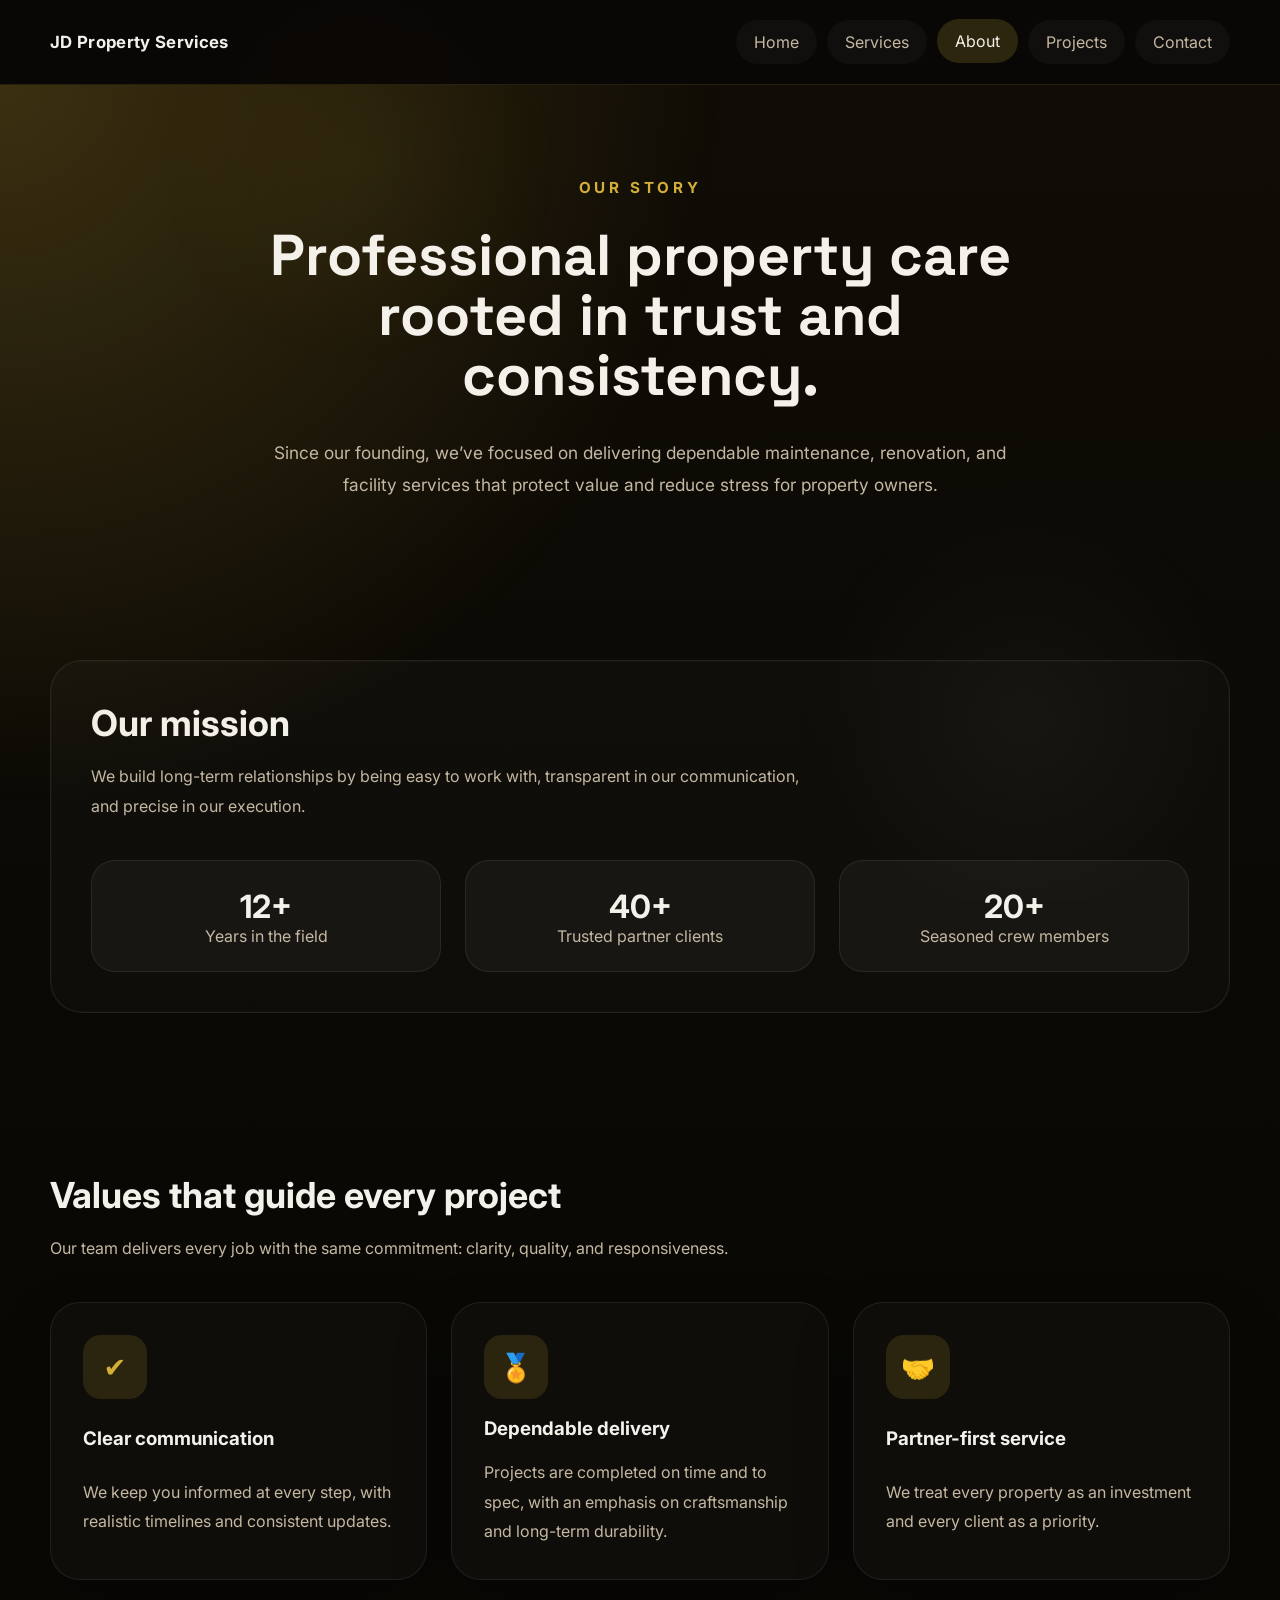
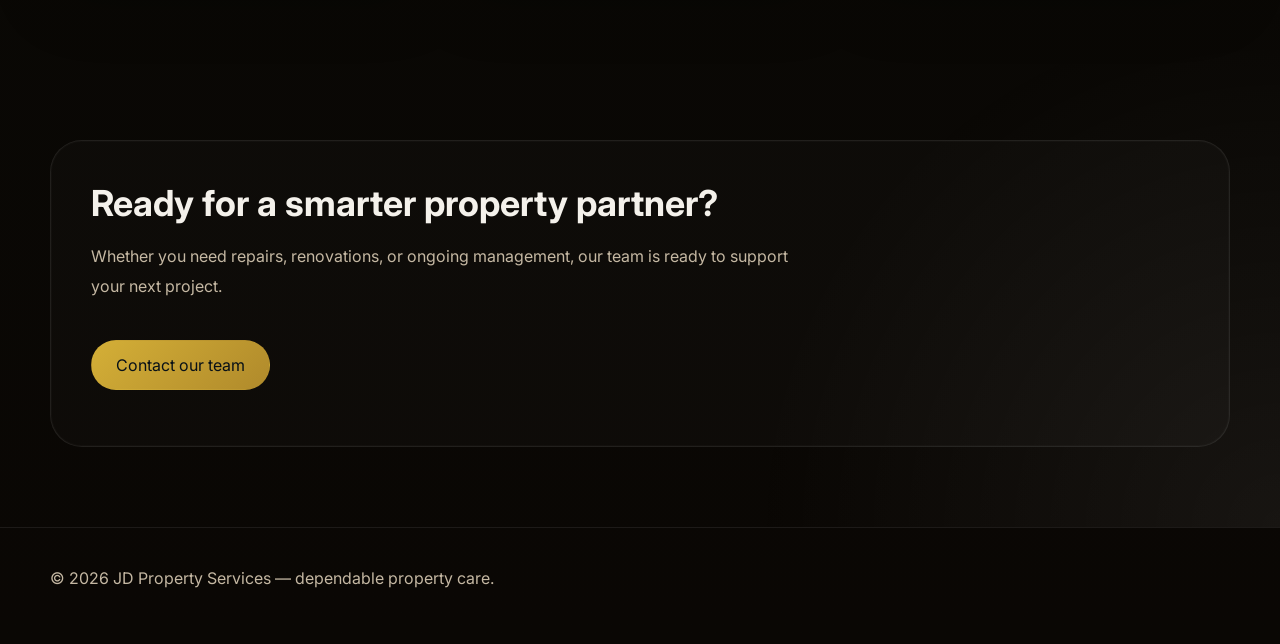
==== commit 8bdba0a1: "commit" ====
--- a/about.html
+++ b/about.html
@@ -26,7 +26,7 @@
     </header>
 
     <main>
-      <section class="hero">
+      <section class="hero hero-simple">
         <div class="container hero-inner">
           <div class="hero-copy">
             <p class="eyebrow">Our story</p>
--- a/css/styles.css
+++ b/css/styles.css
@@ -149,10 +149,11 @@
 }
 
 .hero {
-  min-height: 65vh;
-  padding: 4rem 0 3rem;
+  min-height: calc(100vh - 6.5rem);
+  padding: 1.5rem 0 1rem;
   display: grid;
   place-items: center;
+  overflow: hidden;
 }
 
 .hero::before {
@@ -163,14 +164,14 @@
   pointer-events: none;
 }
 
- .hero-inner {
+.hero-inner {
   position: relative;
   width: 100%;
   max-width: 1360px;
   display: grid;
-  grid-template-columns: minmax(0, 0.88fr) minmax(480px, 980px);
-  gap: 0.35rem;
-  align-items: start;
+  grid-template-columns: 1fr;
+  gap: 1.25rem;
+  align-items: center;
  }
 
 .hero-copy {
@@ -191,13 +192,13 @@
   margin: 0;
 }
 
- .hero-body {
+.hero-body {
   grid-column: 1 / -1;
   display: grid;
-  gap: 0.08rem;
-  margin-top: -3.6rem;
+  gap: 1rem;
+  margin-top: 4.5rem;
   max-width: 100%;
- }
+}
 
 .hero-body .lead,
 .hero-body .hero-actions {
@@ -207,7 +208,7 @@
 .hero-actions {
   display: flex;
   flex-wrap: wrap;
-  gap: 0.25rem;
+  gap: 1rem;
 }
 
 .hero-actions .btn {
@@ -216,15 +217,38 @@
 }
 
 .hero-visual {
+  position: absolute;
+  top: -4%;
+  right: -15%;
+  width: min(55vw, 1080px);
+  max-width: 1080px;
+  transform: translateY(-12%);
   display: flex;
-  justify-content: center;
-  align-items: flex-start;
+  justify-content: flex-end;
+  align-items: center;
+  pointer-events: none;
+  z-index: 0;
+}
+
+.hero.hero-simple {
+  min-height: 55vh;
+  padding: 2.5rem 0 1.5rem;
+}
+
+.hero.hero-simple .hero-inner {
+  grid-template-columns: 1fr;
+  justify-items: center;
+}
+
+.hero.hero-simple .hero-copy {
+  max-width: 760px;
+  margin: 0 auto;
+  text-align: center;
 }
 
 .hero-logo {
-  width: min(100%, 1400px);
-  max-width: 1400px;
-  max-height: 1400px;
+  width: 100%;
+  max-width: 1080px;
   margin: 0;
   display: block;
   border-radius: 0;
@@ -234,8 +258,16 @@
   box-shadow: none;
 }
 
+.hero-copy,
+.hero-body,
+.hero-badges {
+  position: relative;
+  z-index: 1;
+}
+
 .hero-badges {
   grid-column: 1 / -1;
+  margin-top: 4.75rem;
 }
 
 .hero-copy p.lead {
@@ -573,8 +605,18 @@
     grid-template-columns: 1fr;
   }
 
+  .hero-visual {
+    position: relative;
+    width: 100%;
+    transform: none;
+    top: auto;
+    right: auto;
+  }
+
   .hero-logo {
-    max-width: 560px;
+    max-width: 720px;
+    width: min(100%, 720px);
+    margin: 0 auto;
   }
 }
 
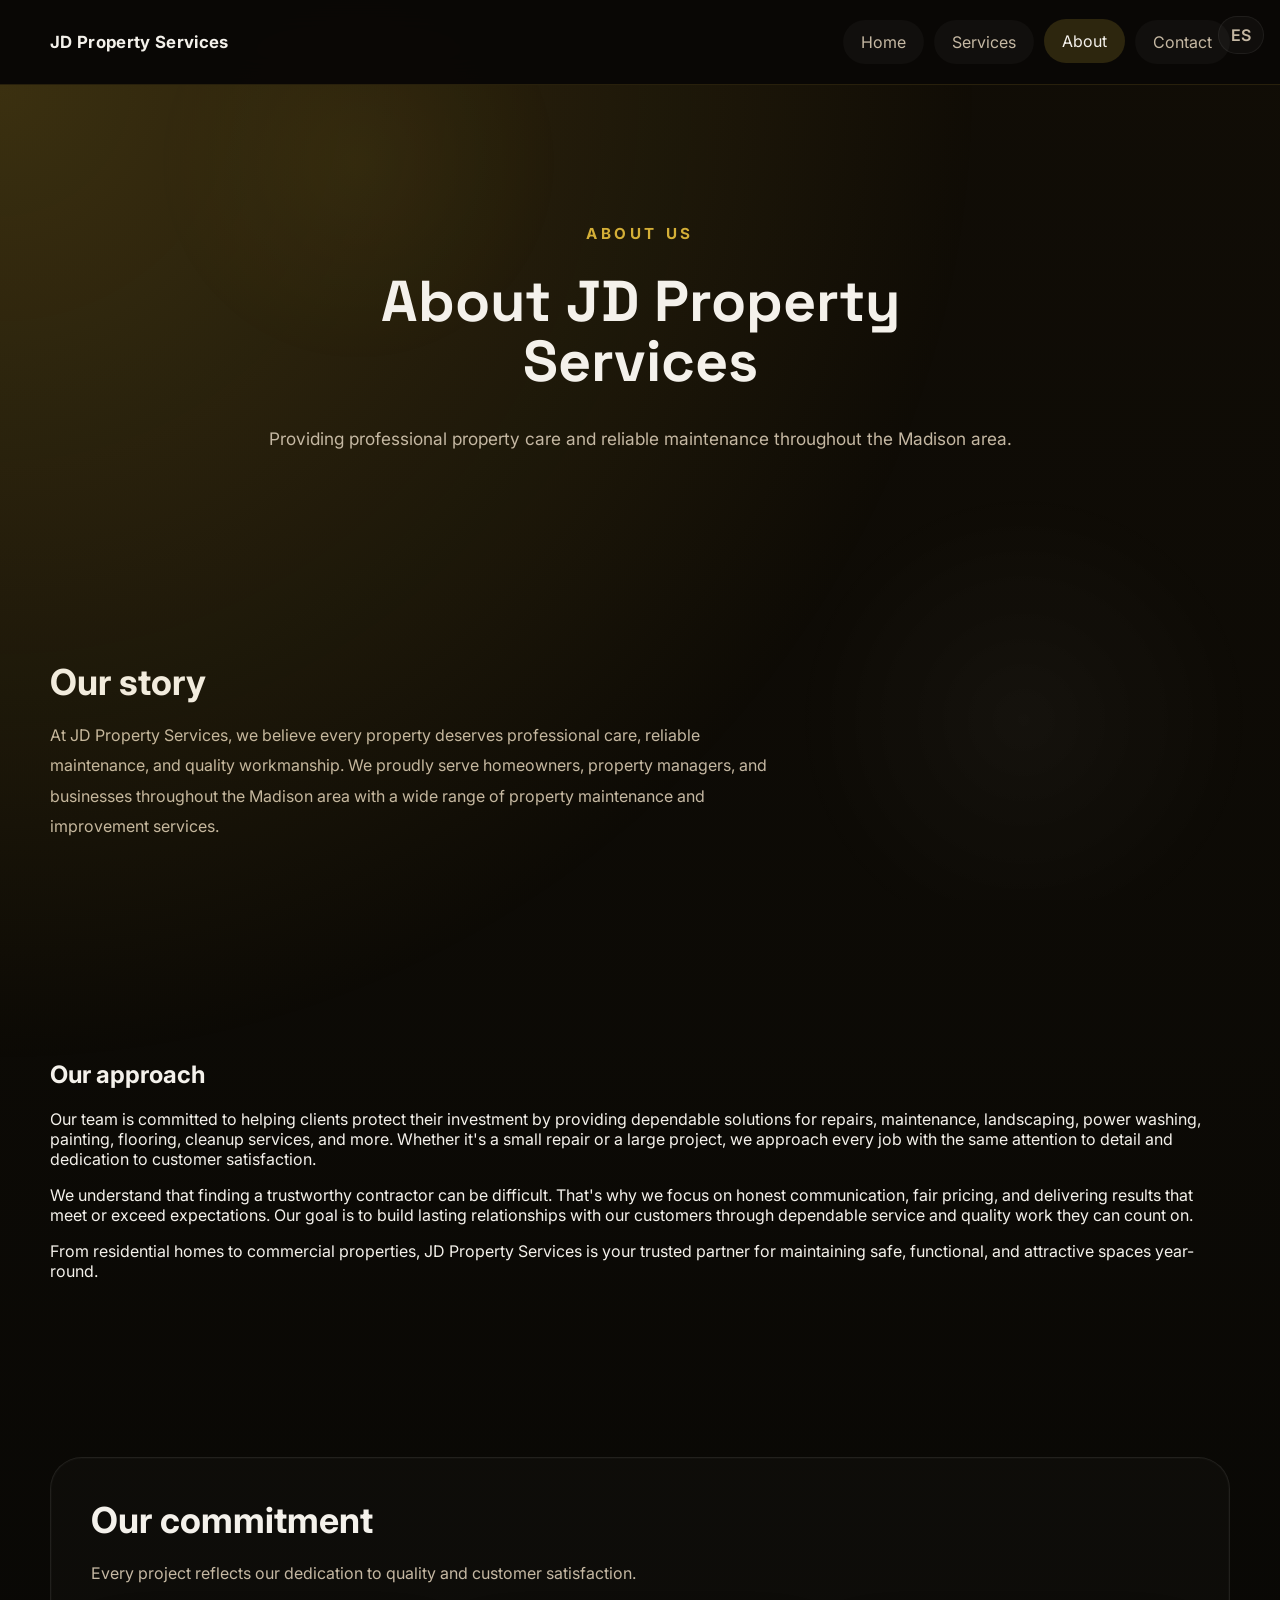
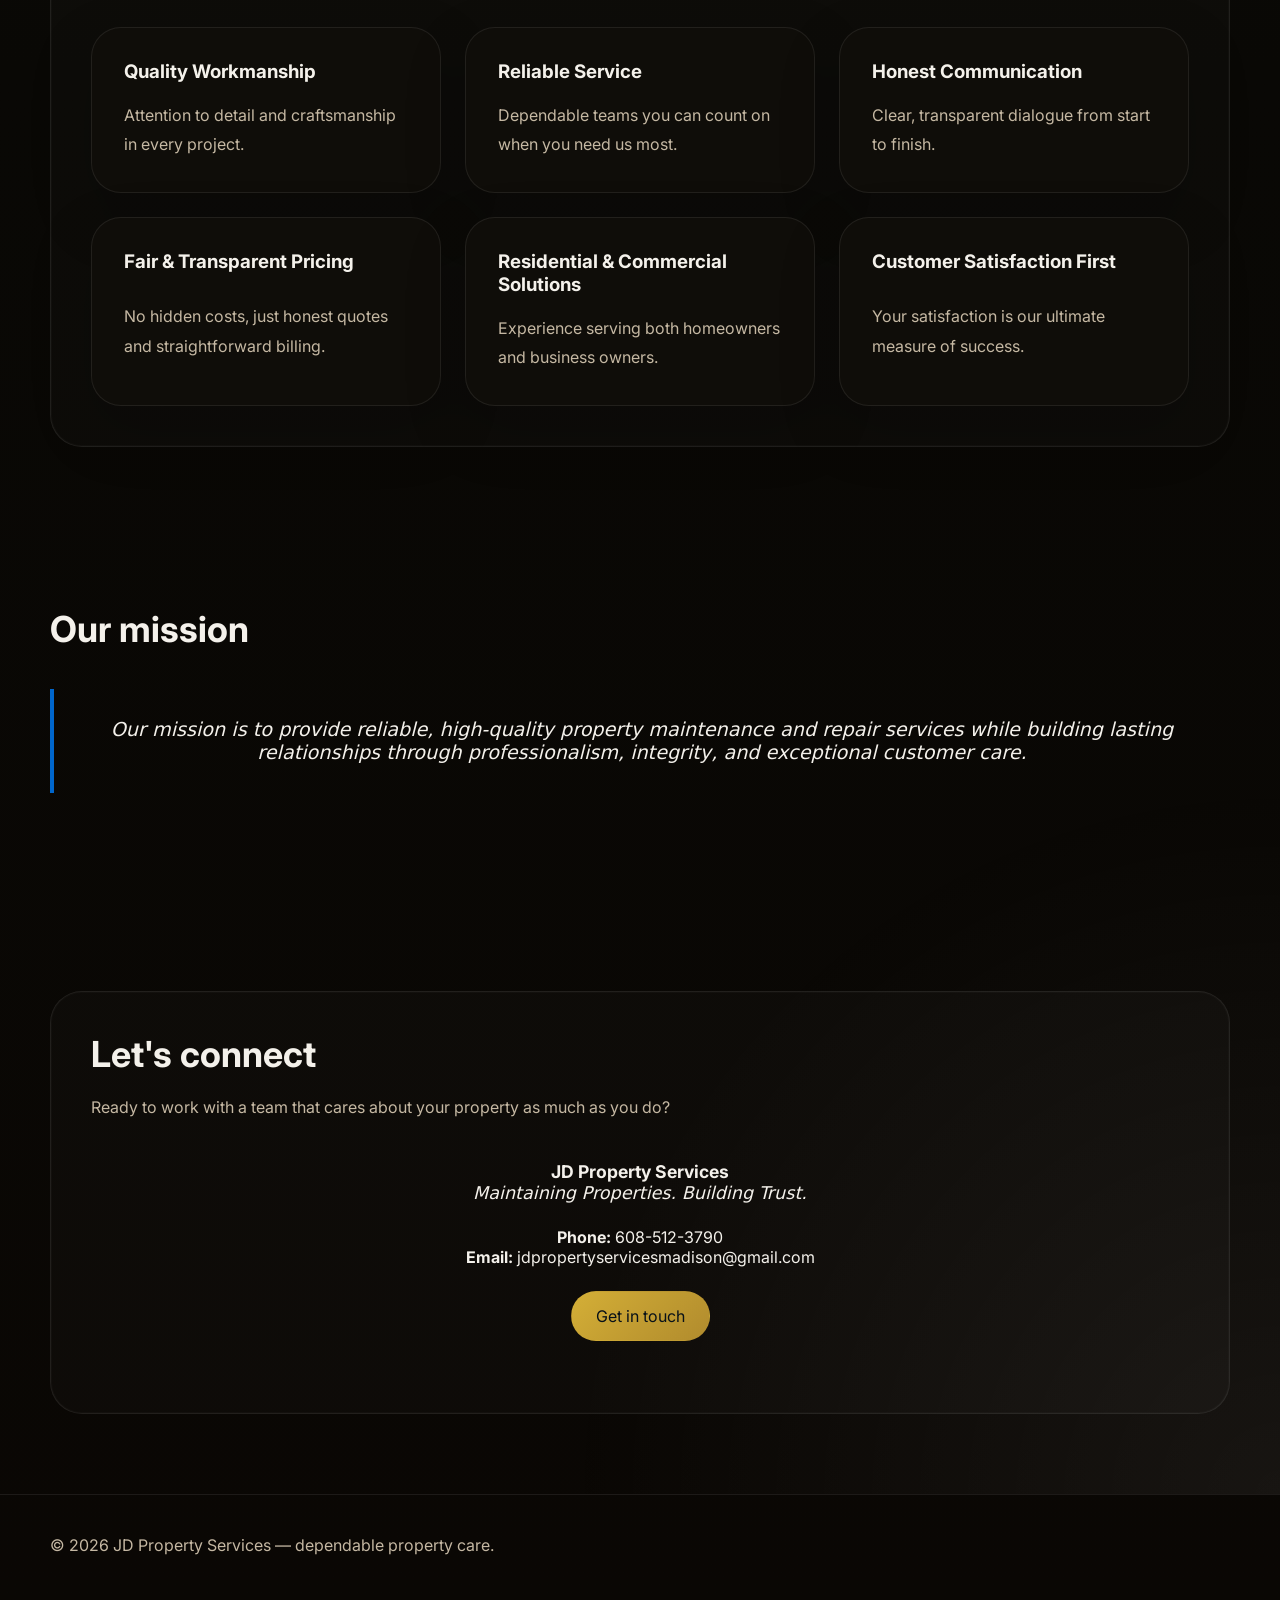
==== commit 31007776: "c" ====
--- a/about.html
+++ b/about.html
@@ -13,12 +13,12 @@
       <div class="container header-inner">
         <a class="brand" href="index.html">JD Property Services</a>
         <button id="navToggle" class="nav-toggle" aria-label="Toggle navigation" aria-expanded="false">☰</button>
+        <button id="langToggle" class="lang-toggle" aria-label="Toggle language">ES</button>
         <nav class="site-nav" id="siteNav" aria-label="Primary navigation">
           <ul>
             <li><a href="index.html" class="nav-link">Home</a></li>
             <li><a href="services.html" class="nav-link">Services</a></li>
             <li><a href="about.html" class="nav-link">About</a></li>
-            <li><a href="projects.html" class="nav-link">Projects</a></li>
             <li><a href="contact.html" class="nav-link">Contact</a></li>
           </ul>
         </nav>
@@ -29,9 +29,74 @@
       <section class="hero hero-simple">
         <div class="container hero-inner">
           <div class="hero-copy">
-            <p class="eyebrow">Our story</p>
-            <h1>Professional property care rooted in trust and consistency.</h1>
-            <p class="lead">Since our founding, we’ve focused on delivering dependable maintenance, renovation, and facility services that protect value and reduce stress for property owners.</p>
+            <p class="eyebrow">About us</p>
+            <h1>About JD Property Services</h1>
+            <p class="lead">Providing professional property care and reliable maintenance throughout the Madison area.</p>
+          </div>
+        </div>
+      </section>
+
+      <section class="section">
+        <div class="container">
+          <div class="section-intro">
+            <h2>Our story</h2>
+            <p>At JD Property Services, we believe every property deserves professional care, reliable maintenance, and quality workmanship. We proudly serve homeowners, property managers, and businesses throughout the Madison area with a wide range of property maintenance and improvement services.</p>
+          </div>
+        </div>
+      </section>
+
+      <section class="section">
+        <div class="container">
+          <h2>Our approach</h2>
+          <p>Our team is committed to helping clients protect their investment by providing dependable solutions for repairs, maintenance, landscaping, power washing, painting, flooring, cleanup services, and more. Whether it's a small repair or a large project, we approach every job with the same attention to detail and dedication to customer satisfaction.</p>
+          <p>We understand that finding a trustworthy contractor can be difficult. That's why we focus on honest communication, fair pricing, and delivering results that meet or exceed expectations. Our goal is to build lasting relationships with our customers through dependable service and quality work they can count on.</p>
+          <p>From residential homes to commercial properties, JD Property Services is your trusted partner for maintaining safe, functional, and attractive spaces year-round.</p>
+        </div>
+      </section>
+
+      <section class="section">
+        <div class="container section-panel">
+          <div class="section-intro">
+            <h2>Our commitment</h2>
+            <p>Every project reflects our dedication to quality and customer satisfaction.</p>
+          </div>
+
+          <div class="grid services-grid">
+            <article class="card service-card">
+              <h3>Quality Workmanship</h3>
+              <p>Attention to detail and craftsmanship in every project.</p>
+            </article>
+            <article class="card service-card">
+              <h3>Reliable Service</h3>
+              <p>Dependable teams you can count on when you need us most.</p>
+            </article>
+            <article class="card service-card">
+              <h3>Honest Communication</h3>
+              <p>Clear, transparent dialogue from start to finish.</p>
+            </article>
+            <article class="card service-card">
+              <h3>Fair & Transparent Pricing</h3>
+              <p>No hidden costs, just honest quotes and straightforward billing.</p>
+            </article>
+            <article class="card service-card">
+              <h3>Residential & Commercial Solutions</h3>
+              <p>Experience serving both homeowners and business owners.</p>
+            </article>
+            <article class="card service-card">
+              <h3>Customer Satisfaction First</h3>
+              <p>Your satisfaction is our ultimate measure of success.</p>
+            </article>
+          </div>
+        </div>
+      </section>
+
+      <section class="section">
+        <div class="container">
+          <div class="section-intro">
+            <h2>Our mission</h2>
+            <blockquote style="font-size: 1.2em; font-style: italic; text-align: center; margin: 2em 0; padding: 1.5em; border-left: 4px solid #0066cc;">
+              Our mission is to provide reliable, high-quality property maintenance and repair services while building lasting relationships through professionalism, integrity, and exceptional customer care.
+            </blockquote>
           </div>
         </div>
       </section>
@@ -39,62 +104,21 @@
       <section class="section">
         <div class="container section-panel">
           <div class="section-intro">
-            <h2>Our mission</h2>
-            <p>We build long-term relationships by being easy to work with, transparent in our communication, and precise in our execution.</p>
+            <h2>Let's connect</h2>
+            <p>Ready to work with a team that cares about your property as much as you do?</p>
           </div>
 
-          <div class="grid stats-grid">
-            <div class="stats-card">
-              <strong>12+</strong>
-              <span>Years in the field</span>
-            </div>
-            <div class="stats-card">
-              <strong>40+</strong>
-              <span>Trusted partner clients</span>
-            </div>
-            <div class="stats-card">
-              <strong>20+</strong>
-              <span>Seasoned crew members</span>
-            </div>
+          <div style="text-align: center; margin: 2em 0;">
+            <p style="font-size: 1.1em; margin: 1em 0;">
+              <strong>JD Property Services</strong><br>
+              <em>Maintaining Properties. Building Trust.</em>
+            </p>
+            <p style="margin: 1.5em 0;">
+              <strong>Phone:</strong> 608-512-3790<br>
+              <strong>Email:</strong> jdpropertyservicesmadison@gmail.com
+            </p>
+            <p><a class="btn primary" href="contact.html">Get in touch</a></p>
           </div>
-        </div>
-      </section>
-
-      <section class="section">
-        <div class="container">
-          <div class="section-intro">
-            <h2>Values that guide every project</h2>
-            <p>Our team delivers every job with the same commitment: clarity, quality, and responsiveness.</p>
-          </div>
-
-          <div class="grid services-grid">
-            <article class="card service-card">
-              <div class="icon">✔️</div>
-              <h3>Clear communication</h3>
-              <p>We keep you informed at every step, with realistic timelines and consistent updates.</p>
-            </article>
-            <article class="card service-card">
-              <div class="icon">🏅</div>
-              <h3>Dependable delivery</h3>
-              <p>Projects are completed on time and to spec, with an emphasis on craftsmanship and long-term durability.</p>
-            </article>
-            <article class="card service-card">
-              <div class="icon">🤝</div>
-              <h3>Partner-first service</h3>
-              <p>We treat every property as an investment and every client as a priority.</p>
-            </article>
-          </div>
-        </div>
-      </section>
-
-      <section class="section">
-        <div class="container section-panel">
-          <div class="section-intro">
-            <h2>Ready for a smarter property partner?</h2>
-            <p>Whether you need repairs, renovations, or ongoing management, our team is ready to support your next project.</p>
-          </div>
-
-          <p><a class="btn primary" href="contact.html">Contact our team</a></p>
         </div>
       </section>
     </main>
--- a/css/styles.css
+++ b/css/styles.css
@@ -495,9 +495,41 @@
   padding: 2rem;
 }
 
+.contact-layout {
+  display: grid;
+  gap: 16px;
+  grid-template-columns: minmax(300px, 1fr) minmax(360px, 1.2fr);
+  align-items: stretch;
+}
+
+.contact-panel {
+  display: flex;
+  flex-direction: column;
+  justify-content: flex-start;
+  gap: 1.25rem;
+  padding: 2rem;
+}
+
 .contact-panel h2,
 .contact-form-wrapper h2 {
   margin-top: 0;
+}
+
+.contact-panel h2 {
+  font-size: 1.45rem;
+  margin-bottom: 0.4rem;
+  color: var(--text);
+}
+
+.contact-panel p {
+  margin: 0 0 0.8rem 0;
+  color: var(--muted);
+  line-height: 1.8;
+}
+
+.contact-panel a {
+  color: var(--accent);
+  text-decoration: underline;
 }
 
 .contact-item {
@@ -535,6 +567,34 @@
   transition: border-color 0.2s ease, box-shadow 0.2s ease;
 }
 
+/* Make the select box visually match other inputs and ensure
+   dropdown options are readable on dark backgrounds */
+.contact-form select {
+  -webkit-appearance: none;
+  -moz-appearance: none;
+  appearance: none;
+  background: rgba(255,255,255,0.04);
+  color: var(--text);
+}
+
+/* Style native option elements for better contrast in dropdowns */
+.contact-form select option {
+  background: rgba(18,18,18,0.98);
+  color: var(--text);
+}
+
+/* For some browsers, ensure the selected option remains readable */
+.contact-form select:focus option:checked,
+.contact-form select option:checked {
+  background: rgba(212,175,55,0.12);
+  color: var(--text);
+}
+
+/* Hide default select arrow in IE/Edge and allow custom styling if desired */
+.contact-form select::-ms-expand {
+  display: none;
+}
+
 .contact-form textarea {
   min-height: 180px;
   resize: vertical;
@@ -667,3 +727,23 @@
     padding: 0 12px;
   }
 }
+
+/* Language toggle in header */
+.lang-toggle {
+  position: fixed;
+  top: 16px;
+  right: 16px;
+  z-index: 9999;
+  background: rgba(255,255,255,0.03);
+  color: var(--muted);
+  border: 1px solid rgba(255,255,255,0.06);
+  padding: 8px 12px;
+  border-radius: 999px;
+  cursor: pointer;
+  font-weight: 600;
+}
+.lang-toggle:hover,
+.lang-toggle:focus {
+  color: var(--text);
+  border-color: rgba(212,175,55,0.2);
+}
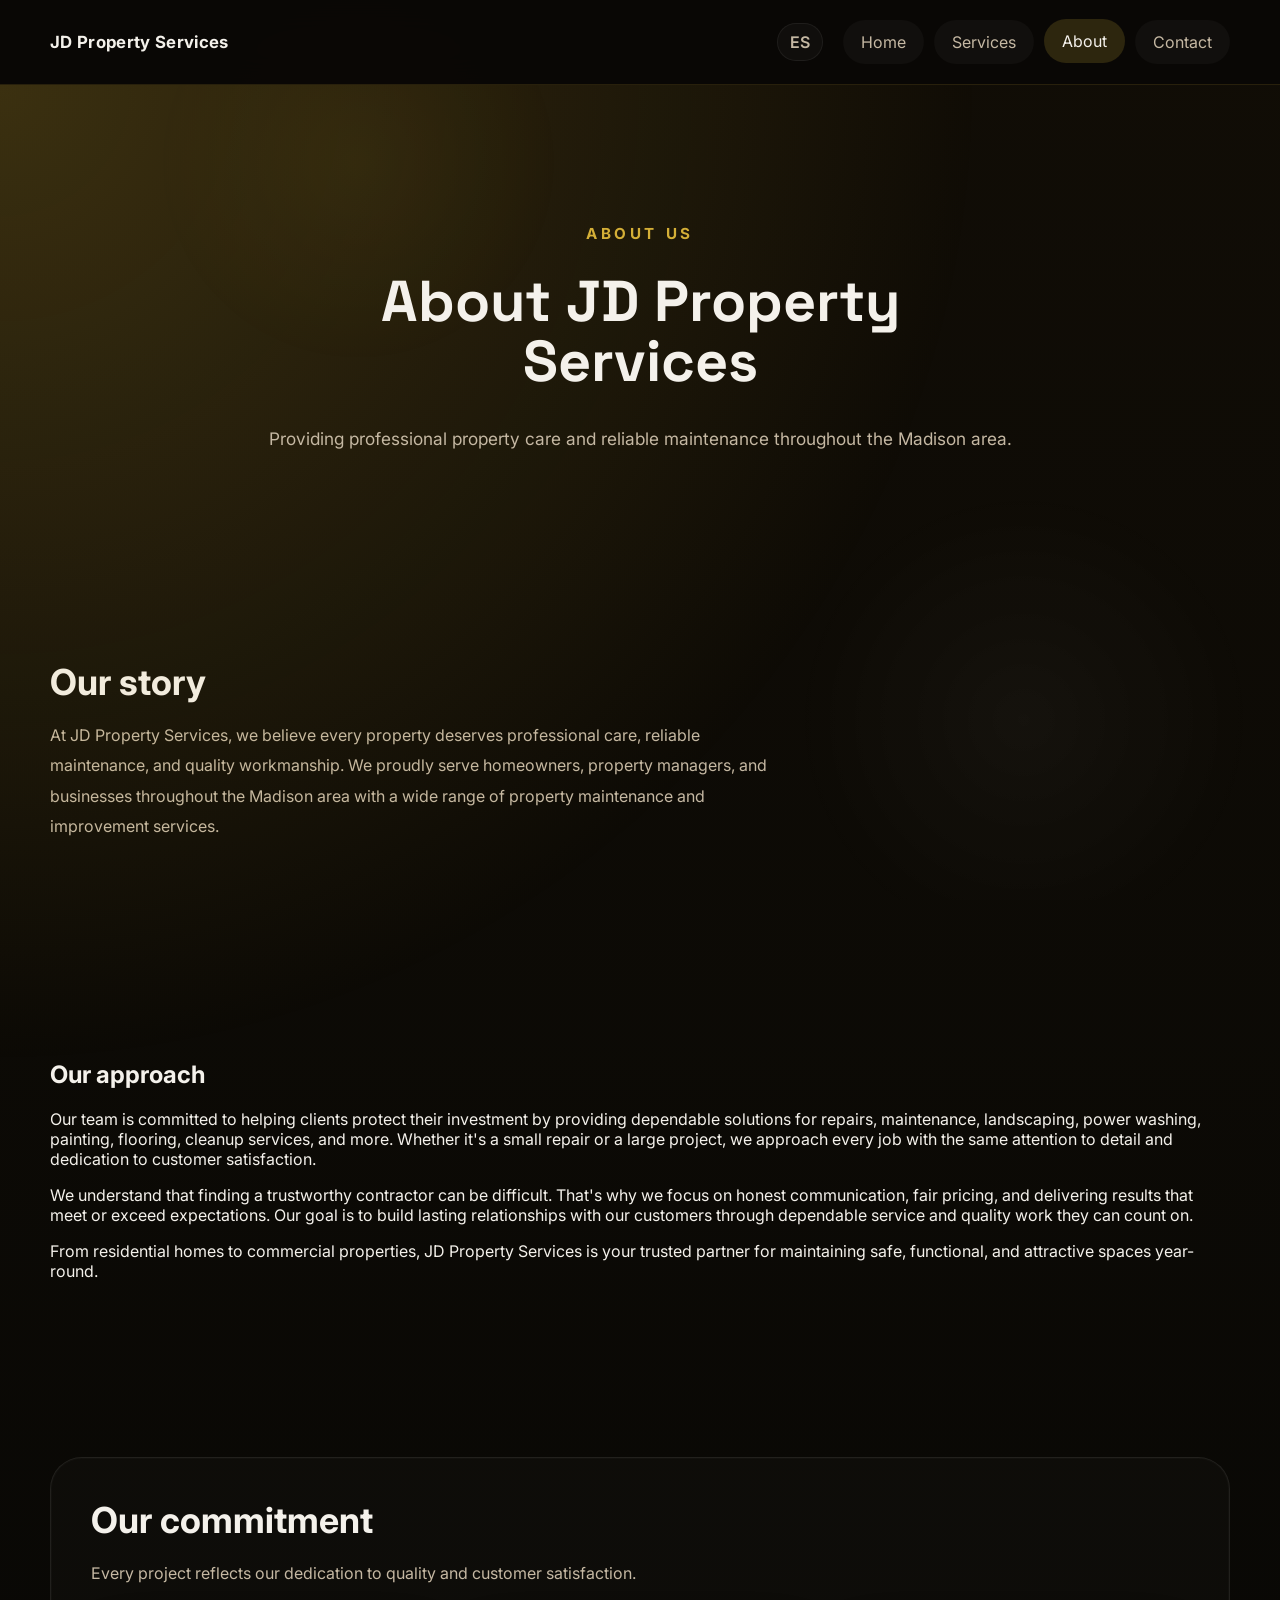
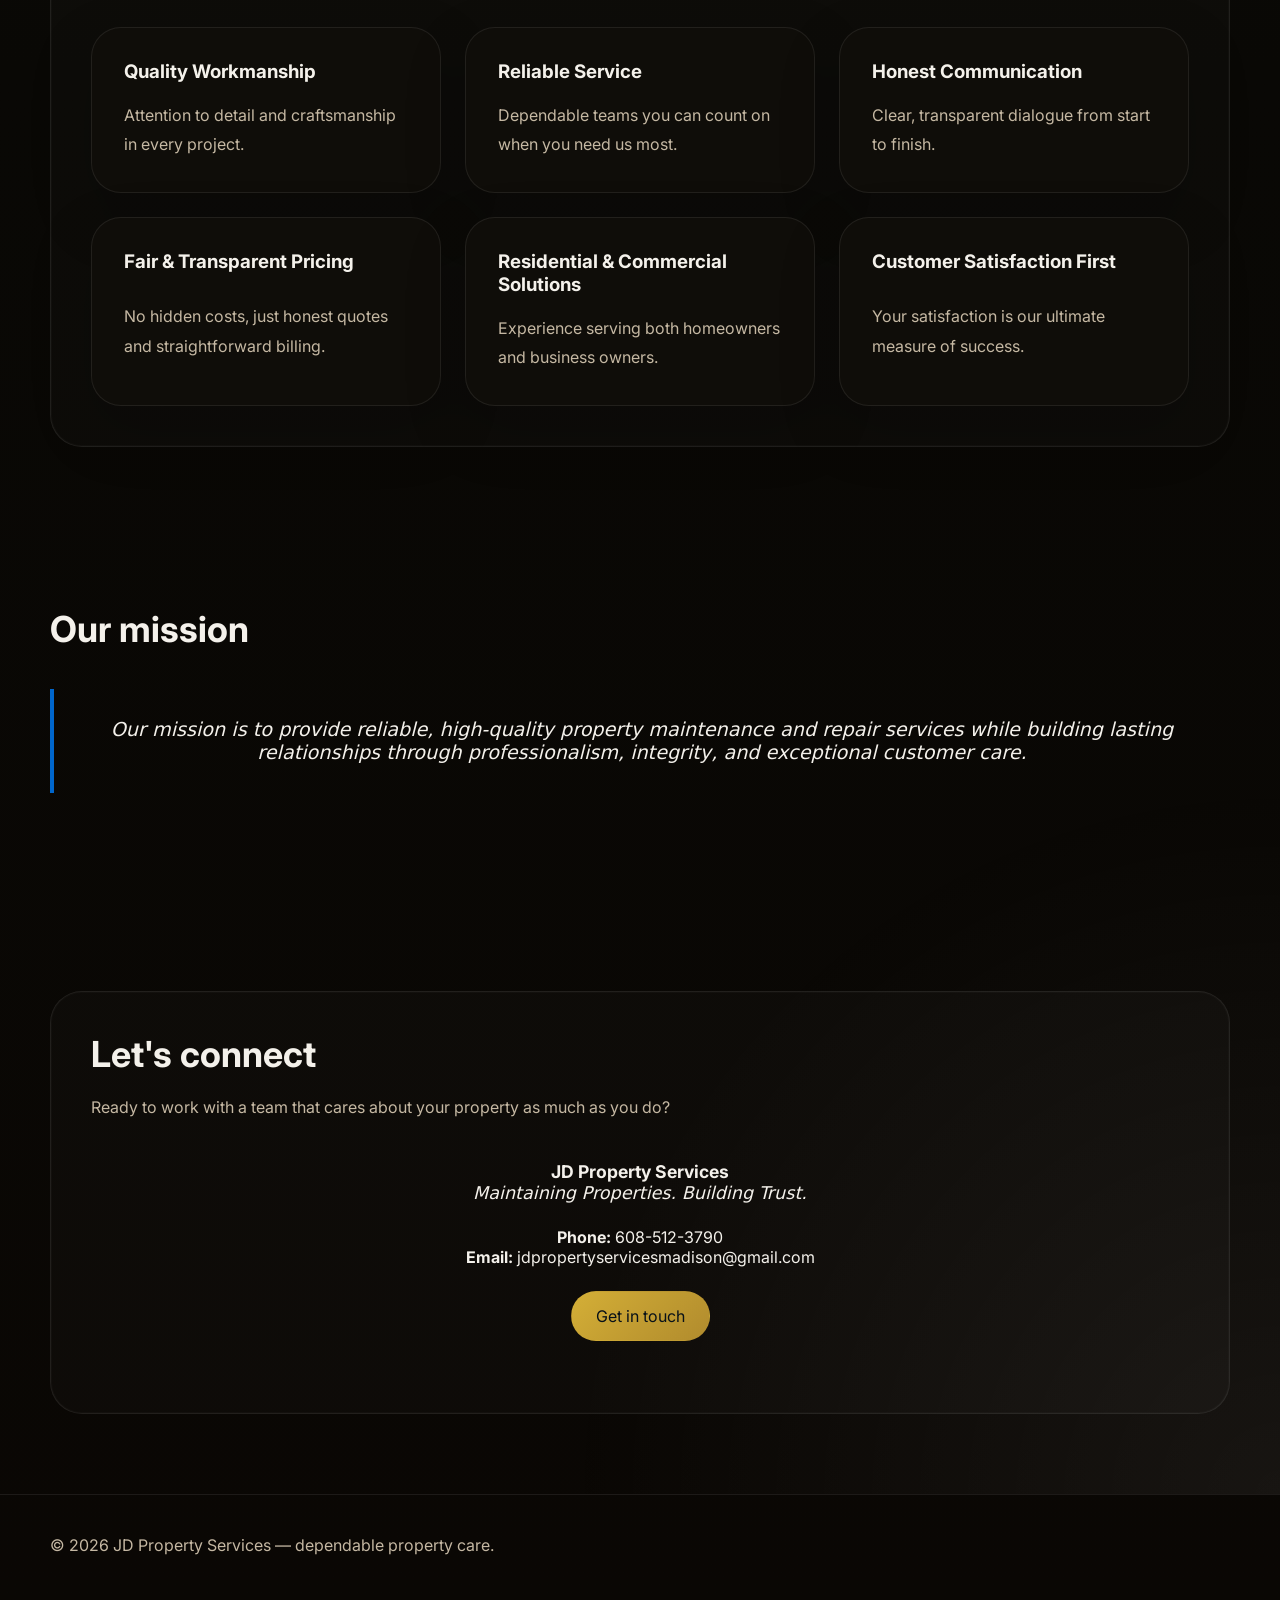
==== commit 49032cb7: "comitas#" ====
--- a/about.html
+++ b/about.html
@@ -12,8 +12,8 @@
     <header class="site-header">
       <div class="container header-inner">
         <a class="brand" href="index.html">JD Property Services</a>
+        <button id="langToggle" class="lang-toggle" aria-label="Toggle language">ES</button>
         <button id="navToggle" class="nav-toggle" aria-label="Toggle navigation" aria-expanded="false">☰</button>
-        <button id="langToggle" class="lang-toggle" aria-label="Toggle language">ES</button>
         <nav class="site-nav" id="siteNav" aria-label="Primary navigation">
           <ul>
             <li><a href="index.html" class="nav-link">Home</a></li>
--- a/css/styles.css
+++ b/css/styles.css
@@ -681,22 +681,39 @@
 }
 
 @media (max-width: 820px) {
-  .header-inner {
+
+ .header-inner {
+    display: flex;
     flex-wrap: wrap;
+    align-items: center;
+    justify-content: space-between;
+  }
+
+  .brand {
+    flex: 0 1 auto;
+    max-width: 60%;
   }
 
   .nav-toggle {
     display: inline-flex;
   }
 
+  .lang-toggle {
+    position: static;
+    margin-left: 0;
+  }
+
   .site-nav {
+    display: none;
     width: 100%;
-    display: none;
-  }
+    flex-basis: 100%;
+    order: 99;
+}
+
 
   .site-nav.open {
     display: block;
-  }
+}
 
   .site-nav ul {
     flex-direction: column;
@@ -714,26 +731,57 @@
 }
 
 @media (max-width: 720px) {
+
+  .site-header {
+    padding: 0 12px;
+  }
+
+  .header-inner {
+    padding: 12px 0;
+  }
+
+  .brand {
+    font-size: 0.95rem;
+  }
+
   .hero {
     min-height: auto;
-    padding-top: 4.5rem;
+    padding: 2rem 0;
+  }
+
+  .hero.hero-simple {
+    min-height: auto;
+    padding: 1.5rem 0;
+  }
+
+  .hero.hero-simple .hero-copy {
+    max-width: 100%;
+    padding: 0 10px;
   }
 
   .hero-copy h1 {
-    font-size: clamp(2.5rem, 8vw, 3.5rem);
-  }
-
-  .site-header {
-    padding: 0 12px;
+    font-size: clamp(2rem, 7vw, 2.8rem);
+    line-height: 1.1;
+  }
+
+  .hero-copy p.lead {
+    font-size: 1rem;
+    line-height: 1.6;
+  }
+
+  .section {
+    padding: 3rem 0;
+  }
+
+  .section-intro {
+    margin-bottom: 1.5rem;
   }
 }
 
 /* Language toggle in header */
 .lang-toggle {
-  position: fixed;
-  top: 16px;
-  right: 16px;
-  z-index: 9999;
+  position: static;
+  margin-left: auto;
   background: rgba(255,255,255,0.03);
   color: var(--muted);
   border: 1px solid rgba(255,255,255,0.06);
@@ -747,3 +795,135 @@
   color: var(--text);
   border-color: rgba(212,175,55,0.2);
 }
+
+.success-message {
+  display: none;
+  margin-bottom: 20px;
+  padding: 16px 20px;
+  border-radius: 18px;
+  background: rgba(212,175,55,0.12);
+  border: 1px solid rgba(212,175,55,0.35);
+  color: var(--accent);
+  font-weight: 600;
+  line-height: 1.6;
+}
+
+
+/* BEFORE & AFTER SLIDERS */
+
+.ba-card {
+    margin-bottom: 80px;
+}
+
+.ba-card h3 {
+    text-align: center;
+    margin-bottom: 20px;
+}
+
+.comparison-slider {
+    position: relative;
+    max-width: 1000px;
+    aspect-ratio: 16 / 9;
+    margin: 0 auto;
+    overflow: hidden;
+    border-radius: 12px;
+}
+
+.comparison-slider > img,
+.after-wrapper img {
+    position: absolute;
+    inset: 0;
+    width: 100%;
+    height: 100%;
+    object-fit: cover;
+}
+
+.after-wrapper {
+    position: absolute;
+    inset: 0;
+    width: 100%;
+    overflow: hidden;
+}
+.slider-control {
+    position: absolute;
+    inset: 0;
+    width: 100%;
+    height: 100%;
+    opacity: 0;
+    cursor: ew-resize;
+    z-index: 20;
+}
+
+.slider-handle {
+    position: absolute;
+    top: 0;
+    left: 50%;
+    width: 4px;
+    height: 100%;
+    background: #fff;
+    z-index: 10;
+    pointer-events: none;
+}
+
+.slider-handle::before {
+    content: "↔";
+    position: absolute;
+    top: 50%;
+    left: 50%;
+    transform: translate(-50%, -50%);
+    width: 42px;
+    height: 42px;
+    border-radius: 50%;
+    background: white;
+    color: black;
+    display: flex;
+    align-items: center;
+    justify-content: center;
+    font-size: 18px;
+    font-weight: bold;
+}
+
+.before-label,
+.after-label {
+    position: absolute;
+    top: 15px;
+    padding: 8px 14px;
+    background: rgba(0,0,0,.7);
+    color: white;
+    font-size: 14px;
+    font-weight: 600;
+    border-radius: 4px;
+    z-index: 15;
+}
+
+.before-label {
+    left: 15px;
+}
+
+.after-label {
+    right: 15px;
+}
+
+@media (max-width: 720px) {
+  .services-grid {
+    grid-template-columns: 1fr;
+    gap: 16px;
+  }
+
+  .card {
+    padding: 1rem;
+  }
+
+  .card-image {
+    height: 180px;
+  }
+}
+
+@media (max-width: 720px) {
+  .lang-toggle {
+    top: 10px;
+    right: 10px;
+    padding: 6px 10px;
+    font-size: 0.9rem;
+  }
+}
